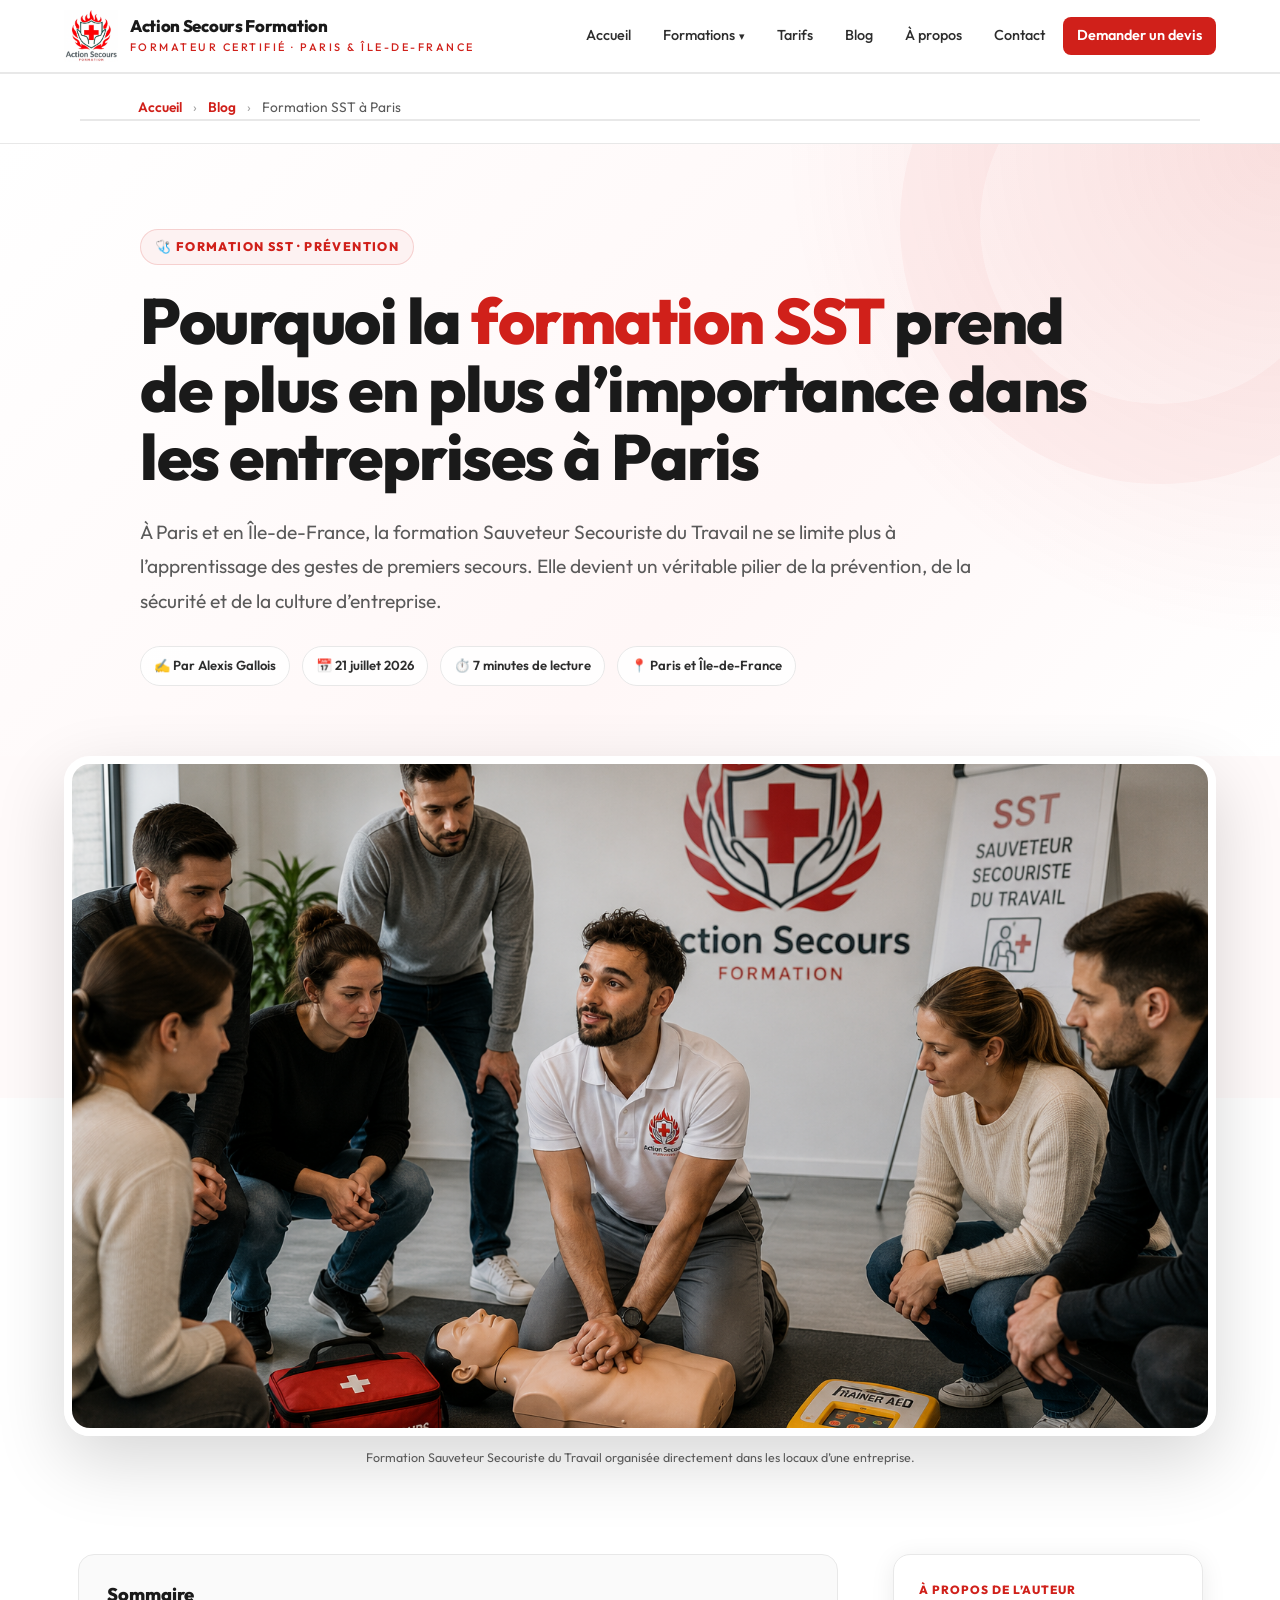
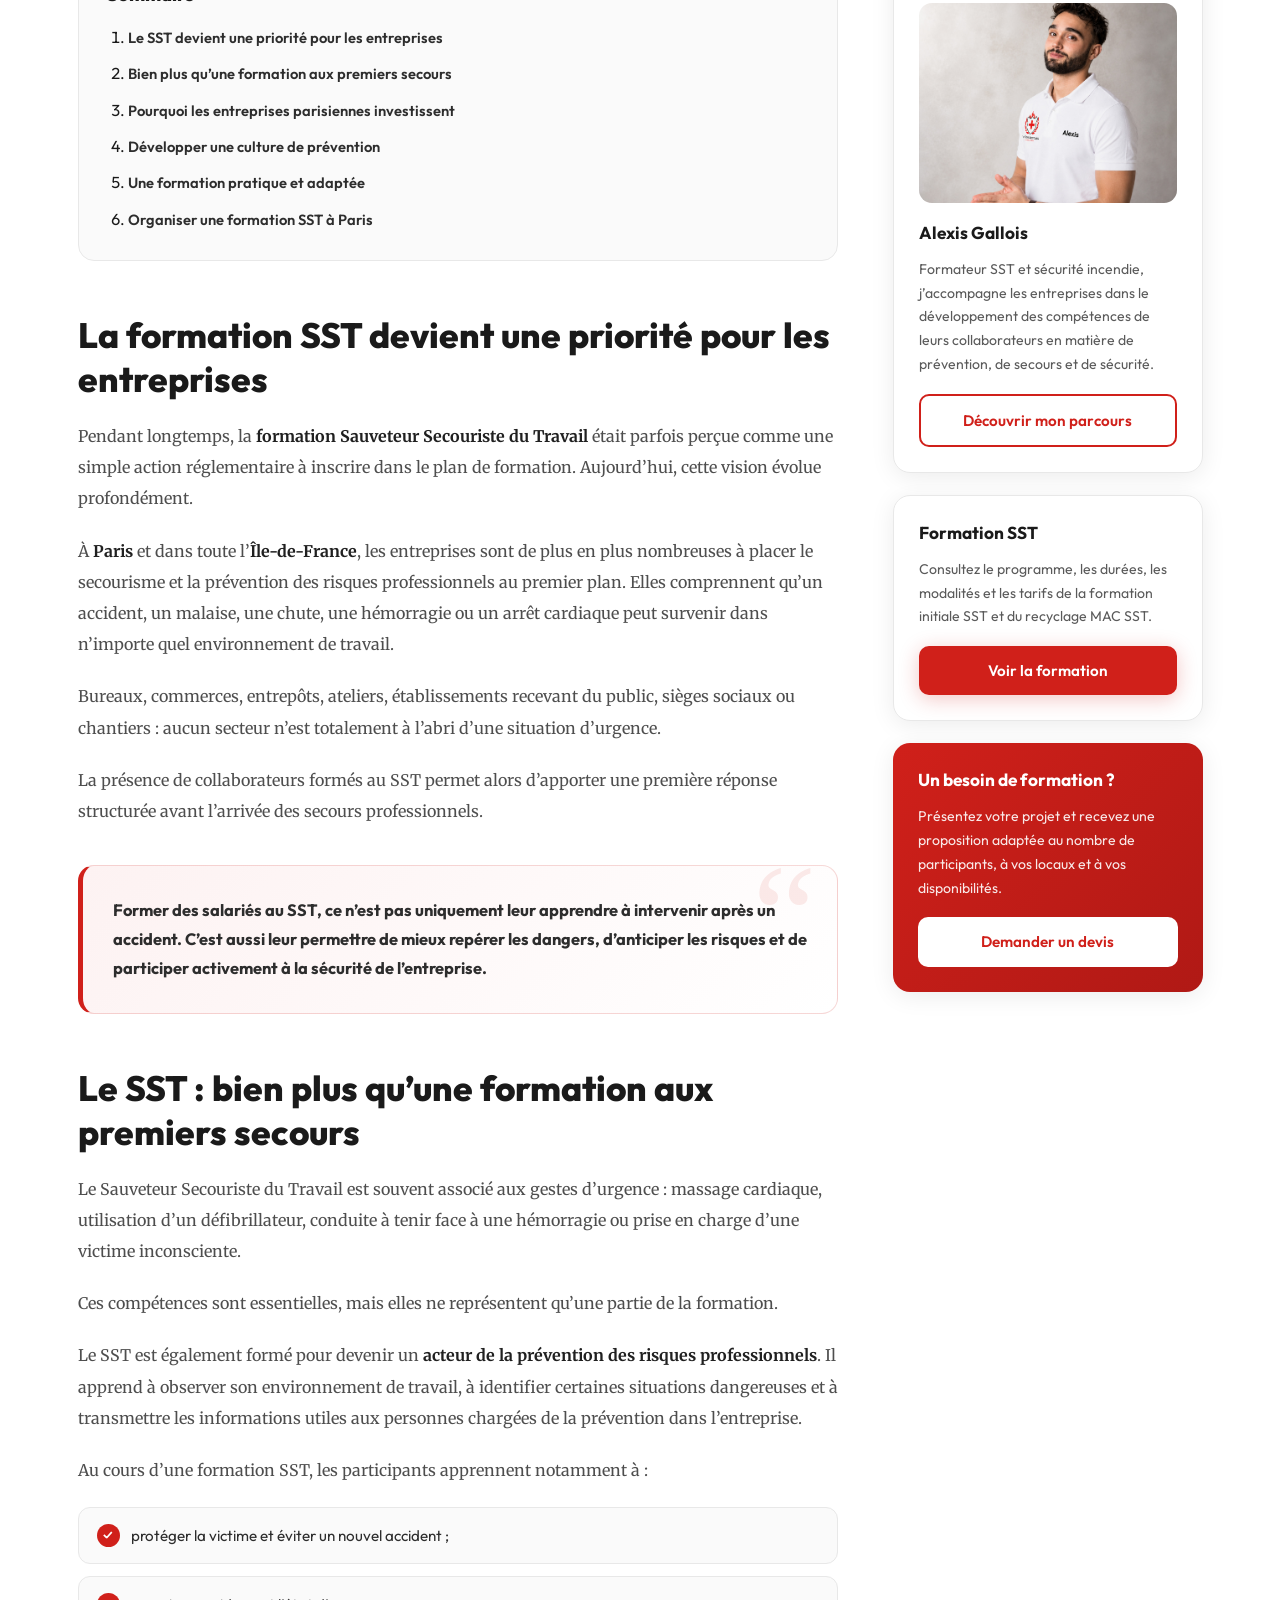
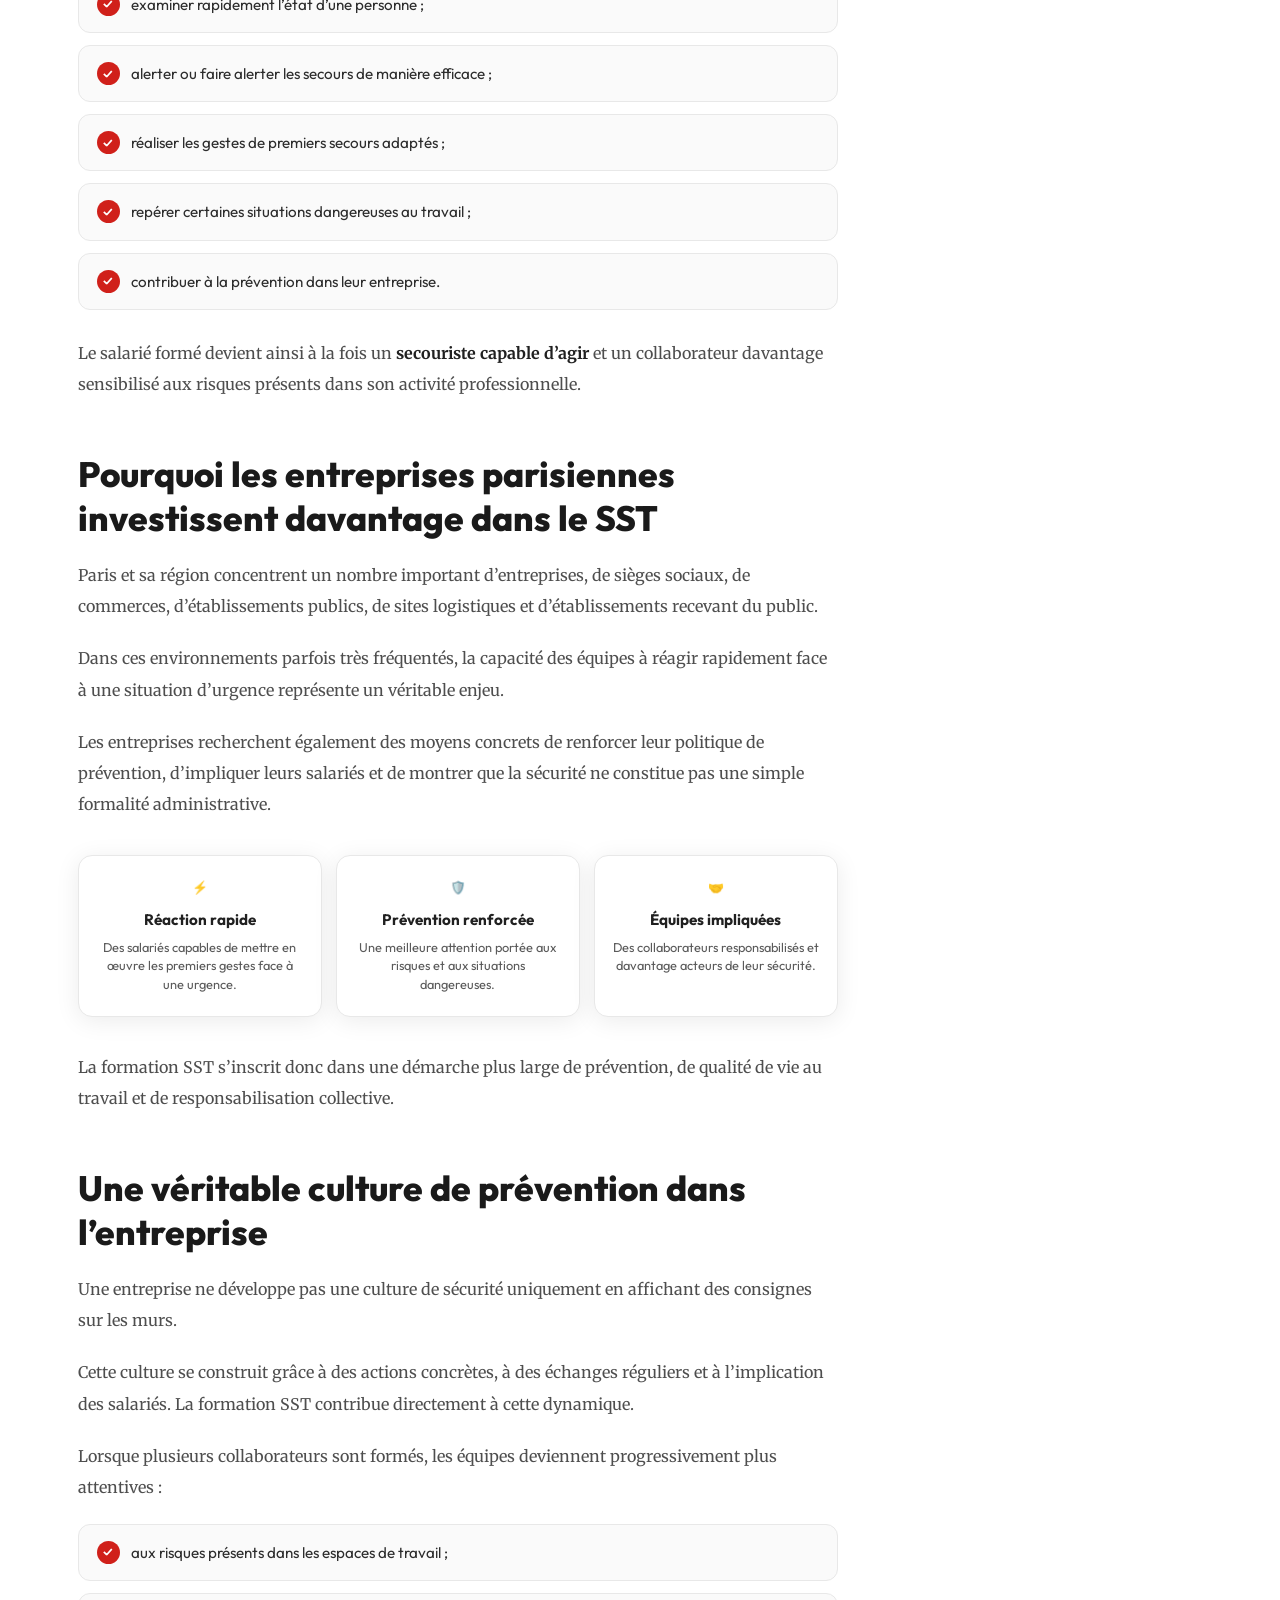
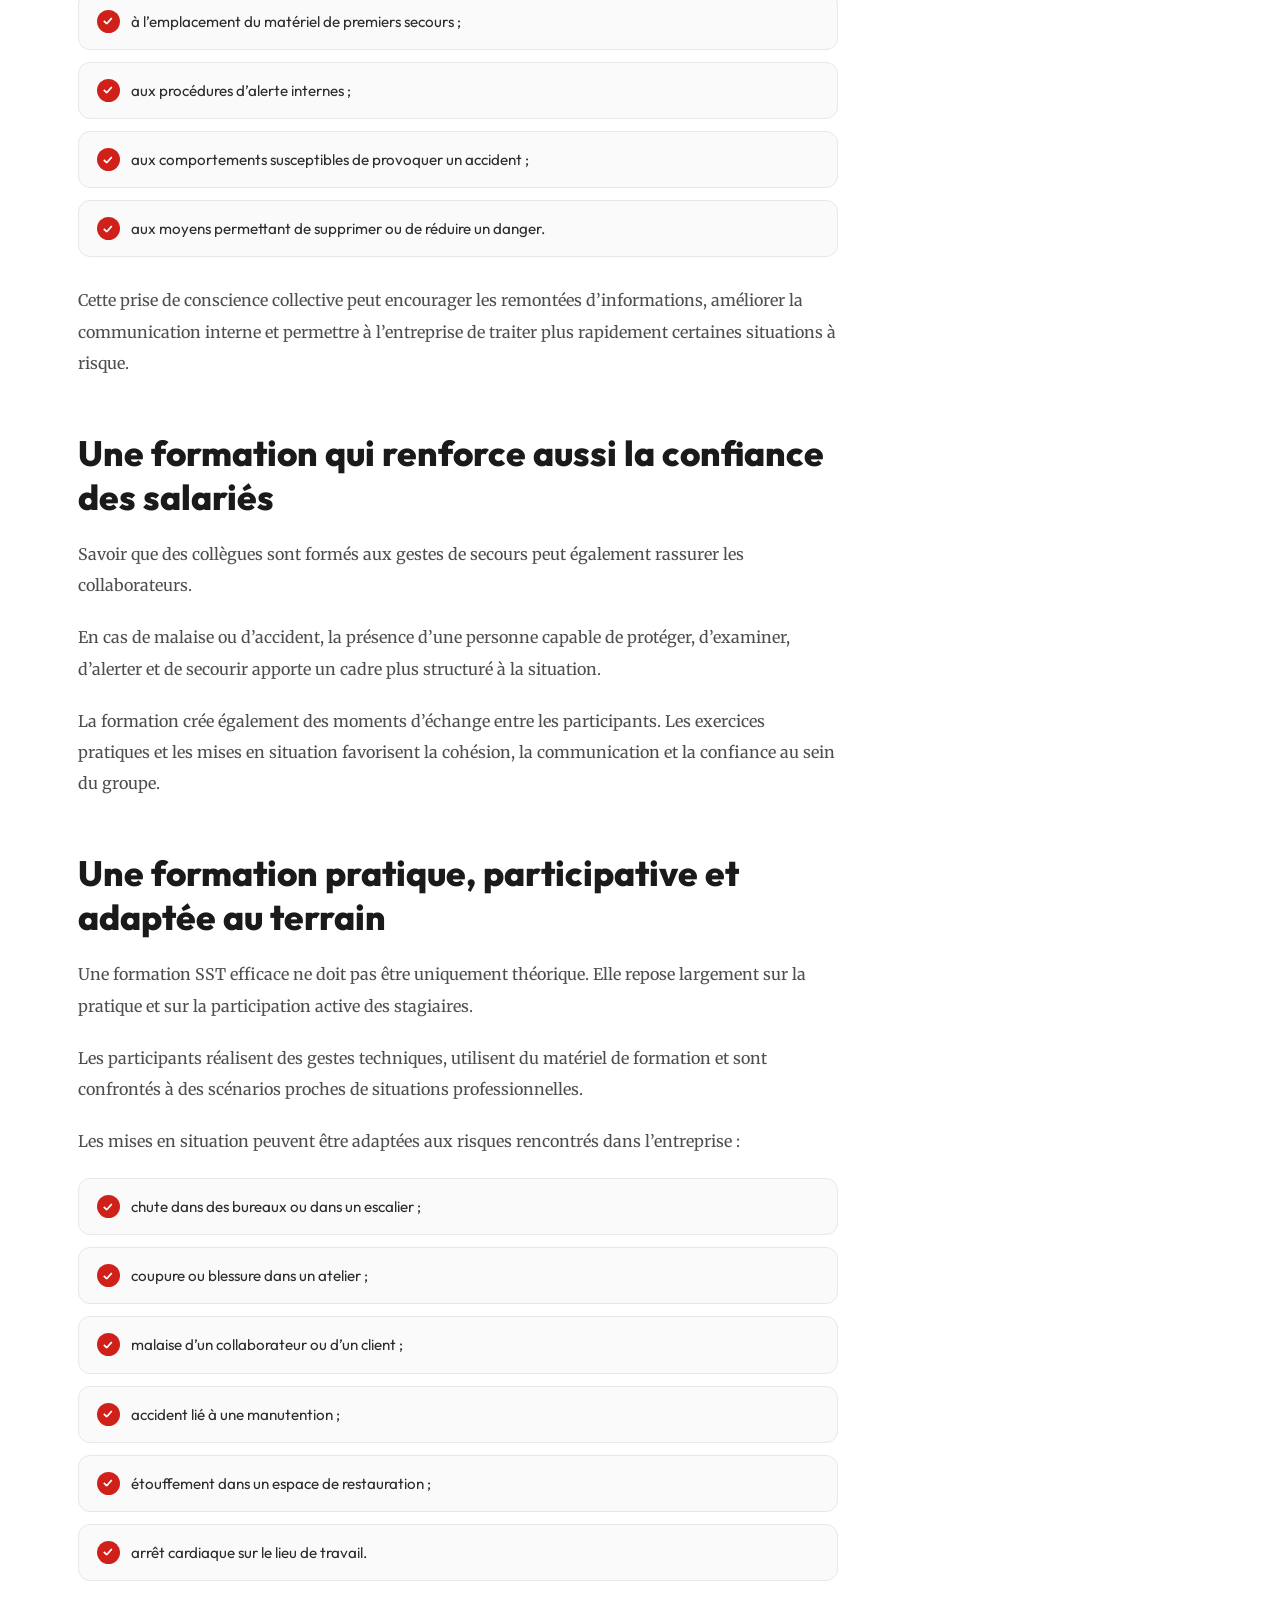
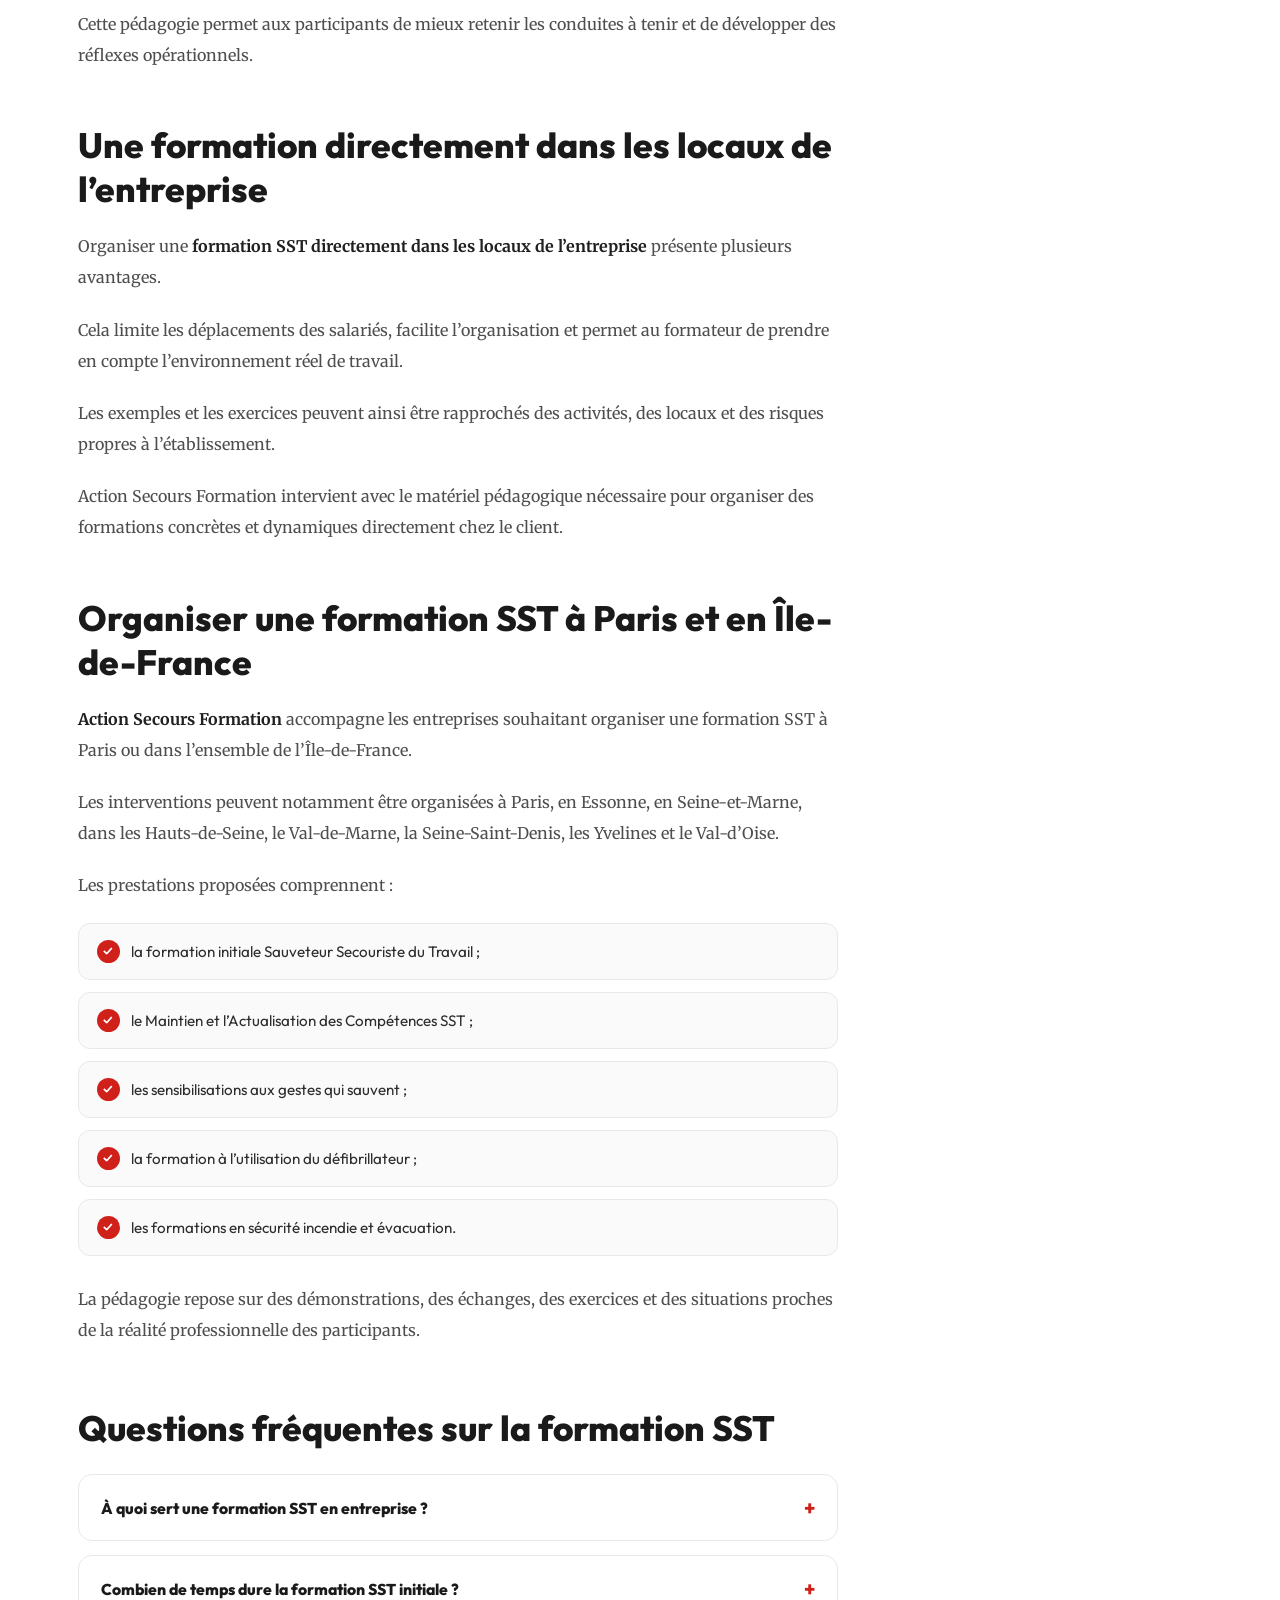
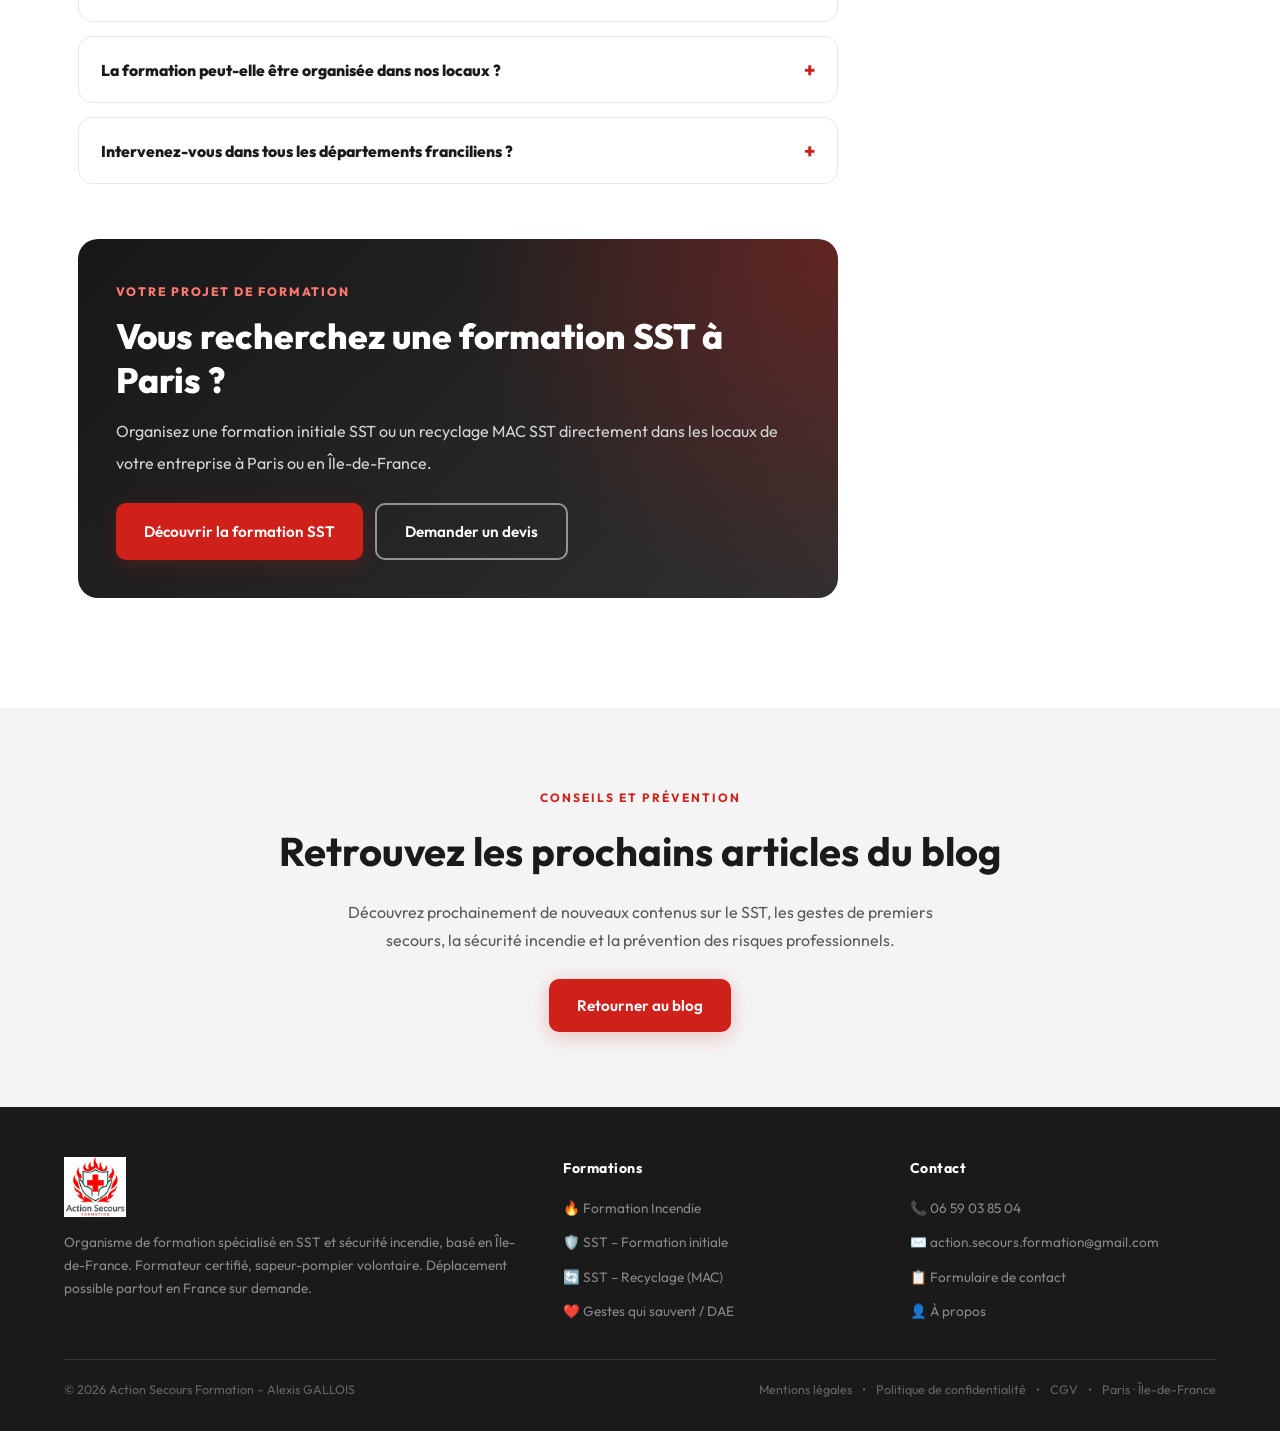
==== article-formation-sst-paris.html @ 002774b8 "Add files via upload" ====
<!DOCTYPE html>
<html lang="fr">

<head>

  <meta charset="UTF-8">

  <meta
    name="viewport"
    content="width=device-width, initial-scale=1.0"
  >

  <title>
    Formation SST à Paris : pourquoi les entreprises la placent au premier plan
  </title>

  <meta
    name="description"
    content="Découvrez pourquoi la formation SST devient une priorité pour les entreprises à Paris et en Île-de-France : secours, prévention, sécurité et culture d’entreprise."
  >

  <meta name="robots" content="index, follow">

  <link
    rel="canonical"
    href="https://asf-formation.com/article-formation-sst-paris.html"
  >

  <meta property="og:locale" content="fr_FR">

  <meta property="og:type" content="article">

  <meta
    property="og:title"
    content="Pourquoi la formation SST devient une priorité pour les entreprises à Paris"
  >

  <meta
    property="og:description"
    content="La formation SST est aujourd’hui bien plus qu’une formation aux premiers secours : elle contribue à la prévention et à la sécurité globale de l’entreprise."
  >

  <meta
    property="og:url"
    content="https://asf-formation.com/article-formation-sst-paris.html"
  >

  <meta
    property="og:image"
    content="https://asf-formation.com/formation-sst-paris-entreprise.png"
  >

  <meta
    property="og:image:alt"
    content="Formation SST organisée dans une entreprise à Paris"
  >

  <meta
    property="article:published_time"
    content="2026-07-21"
  >

  <meta
    property="article:modified_time"
    content="2026-07-21"
  >

  <meta
    property="article:author"
    content="Alexis Gallois"
  >

  <link
    rel="icon"
    type="image/png"
    href="logo.png"
  >

  <link
    rel="stylesheet"
    href="_shared.css"
  >

  <script type="application/ld+json">
  {
    "@context": "https://schema.org",
    "@graph": [
      {
        "@type": "Article",
        "@id": "https://asf-formation.com/article-formation-sst-paris.html#article",
        "headline": "Pourquoi la formation SST prend de plus en plus d’importance dans les entreprises à Paris",
        "description": "Découvrez pourquoi la formation SST devient une priorité pour les entreprises à Paris et en Île-de-France.",
        "image": [
          "https://asf-formation.com/formation-sst-paris-entreprise.png"
        ],
        "datePublished": "2026-07-21",
        "dateModified": "2026-07-21",
        "inLanguage": "fr-FR",
        "author": {
          "@type": "Person",
          "@id": "https://asf-formation.com/#alexis-gallois",
          "name": "Alexis Gallois",
          "jobTitle": "Formateur SST et sécurité incendie",
          "url": "https://asf-formation.com/#about"
        },
        "publisher": {
          "@type": "Organization",
          "@id": "https://asf-formation.com/#business",
          "name": "Action Secours Formation",
          "url": "https://asf-formation.com/",
          "logo": {
            "@type": "ImageObject",
            "url": "https://asf-formation.com/logo.png"
          }
        },
        "mainEntityOfPage": {
          "@type": "WebPage",
          "@id": "https://asf-formation.com/article-formation-sst-paris.html"
        },
        "about": [
          "Formation SST à Paris",
          "Sauveteur Secouriste du Travail",
          "Prévention des risques professionnels",
          "Secourisme en entreprise"
        ]
      },
      {
        "@type": "BreadcrumbList",
        "@id": "https://asf-formation.com/article-formation-sst-paris.html#breadcrumb",
        "itemListElement": [
          {
            "@type": "ListItem",
            "position": 1,
            "name": "Accueil",
            "item": "https://asf-formation.com/"
          },
          {
            "@type": "ListItem",
            "position": 2,
            "name": "Blog",
            "item": "https://asf-formation.com/blog.html"
          },
          {
            "@type": "ListItem",
            "position": 3,
            "name": "Pourquoi la formation SST devient une priorité à Paris",
            "item": "https://asf-formation.com/article-formation-sst-paris.html"
          }
        ]
      },
      {
        "@type": "FAQPage",
        "@id": "https://asf-formation.com/article-formation-sst-paris.html#faq",
        "mainEntity": [
          {
            "@type": "Question",
            "name": "À quoi sert une formation SST en entreprise ?",
            "acceptedAnswer": {
              "@type": "Answer",
              "text": "La formation SST permet aux salariés d’intervenir face à un accident du travail, de réaliser les gestes de premiers secours et de participer à la prévention des risques professionnels."
            }
          },
          {
            "@type": "Question",
            "name": "Combien de temps dure une formation SST initiale ?",
            "acceptedAnswer": {
              "@type": "Answer",
              "text": "Une formation initiale de Sauveteur Secouriste du Travail dure généralement 14 heures, organisées le plus souvent sur deux journées."
            }
          },
          {
            "@type": "Question",
            "name": "Action Secours Formation intervient-elle à Paris ?",
            "acceptedAnswer": {
              "@type": "Answer",
              "text": "Oui. Action Secours Formation intervient directement dans les locaux des entreprises à Paris et dans toute l’Île-de-France."
            }
          }
        ]
      }
    ]
  }
  </script>

  <style>

    /* FIL D’ARIANE */

    .article-breadcrumb-section {
      padding: 22px 5%;
      background: #ffffff;
      border-bottom: 1px solid var(--border);
    }

    .article-breadcrumb {
      max-width: 1120px;
      margin: 0 auto;
      color: var(--gris);
      font-size: 0.86rem;
    }

    .article-breadcrumb a {
      color: var(--rouge);
      font-weight: 600;
      text-decoration: none;
    }

    .article-breadcrumb a:hover {
      text-decoration: underline;
    }

    .article-breadcrumb span {
      margin: 0 8px;
      color: #a0a0a0;
    }


    /* EN-TÊTE */

    .article-hero {
      position: relative;
      overflow: hidden;
      padding: 85px 5% 70px;
      background:
        radial-gradient(
          circle at top right,
          rgba(208, 32, 26, 0.12),
          transparent 35%
        ),
        linear-gradient(
          135deg,
          #ffffff 0%,
          #fff7f7 60%,
          #ffffff 100%
        );
    }

    .article-hero::before {
      content: "";
      position: absolute;
      top: -180px;
      right: -140px;
      width: 520px;
      height: 520px;
      border: 80px solid rgba(208, 32, 26, 0.035);
      border-radius: 50%;
      pointer-events: none;
    }

    .article-hero-inner {
      position: relative;
      z-index: 1;
      max-width: 1000px;
      margin: 0 auto;
    }

    .article-category {
      display: inline-flex;
      align-items: center;
      gap: 8px;
      margin-bottom: 22px;
      padding: 7px 14px;
      color: var(--rouge);
      background: var(--rouge-light);
      border: 1px solid rgba(208, 32, 26, 0.16);
      border-radius: 50px;
      font-size: 0.78rem;
      font-weight: 800;
      letter-spacing: 1.4px;
      text-transform: uppercase;
    }

    .article-hero h1 {
      max-width: 960px;
      margin-bottom: 24px;
      color: var(--noir);
      font-size: clamp(2.35rem, 5vw, 4.5rem);
      font-weight: 800;
      letter-spacing: -1.5px;
      line-height: 1.06;
    }

    .article-hero h1 em {
      color: var(--rouge);
      font-style: normal;
    }

    .article-lead {
      max-width: 850px;
      margin-bottom: 28px;
      color: var(--gris);
      font-size: clamp(1.04rem, 2vw, 1.2rem);
      line-height: 1.8;
    }

    .article-information {
      display: flex;
      flex-wrap: wrap;
      gap: 12px;
    }

    .article-information span {
      display: inline-flex;
      align-items: center;
      gap: 7px;
      padding: 8px 13px;
      color: var(--gris-fonce);
      background: rgba(255, 255, 255, 0.82);
      border: 1px solid var(--border);
      border-radius: 50px;
      font-size: 0.82rem;
      font-weight: 600;
    }


    /* IMAGE PRINCIPALE */

    .article-cover-section {
      padding: 0 5%;
      background:
        linear-gradient(
          to bottom,
          #fffafa 0%,
          #fffafa 48%,
          #ffffff 48%,
          #ffffff 100%
        );
    }

    .article-cover {
      position: relative;
      max-width: 1180px;
      margin: 0 auto;
    }

    .article-cover img {
      width: 100%;
      max-height: 680px;
      display: block;
      object-fit: cover;
      border: 8px solid #ffffff;
      border-radius: 26px;
      box-shadow: 0 25px 70px rgba(0, 0, 0, 0.16);
    }

    .article-cover-caption {
      margin-top: 12px;
      color: var(--gris);
      font-size: 0.78rem;
      text-align: center;
    }


    /* CONTENU */

    .article-main {
      padding: 85px 5% 110px;
      background: #ffffff;
    }

    .article-container {
      display: grid;
      grid-template-columns: minmax(0, 760px) 310px;
      justify-content: center;
      gap: 55px;
      max-width: 1180px;
      margin: 0 auto;
    }

    .article-content {
      min-width: 0;
    }

    .article-content h2 {
      margin: 52px 0 20px;
      color: var(--noir);
      font-size: clamp(1.55rem, 3vw, 2.2rem);
      font-weight: 800;
      line-height: 1.25;
    }

    .article-content h2:first-child {
      margin-top: 0;
    }

    .article-content h3 {
      margin: 32px 0 15px;
      color: var(--noir);
      font-size: 1.25rem;
      font-weight: 800;
      line-height: 1.35;
    }

    .article-content p {
      margin-bottom: 21px;
      color: #4e4e4e;
      font-family: "Merriweather", serif;
      font-size: 1rem;
      line-height: 1.95;
    }

    .article-content strong {
      color: #202020;
    }

    .article-content a:not(.btn) {
      color: var(--rouge);
      font-weight: 700;
      text-decoration: underline;
      text-underline-offset: 3px;
    }

    .article-list {
      display: grid;
      gap: 12px;
      margin: 5px 0 28px;
      list-style: none;
    }

    .article-list li {
      position: relative;
      padding: 15px 18px 15px 52px;
      color: var(--gris-fonce);
      background: #fafafa;
      border: 1px solid var(--border);
      border-radius: 12px;
      font-size: 0.95rem;
      line-height: 1.65;
    }

    .article-list li::before {
      content: "✓";
      position: absolute;
      top: 16px;
      left: 18px;
      width: 23px;
      height: 23px;
      display: flex;
      justify-content: center;
      align-items: center;
      color: #ffffff;
      background: var(--rouge);
      border-radius: 50%;
      font-size: 0.7rem;
      font-weight: 800;
    }


    /* SOMMAIRE */

    .article-summary {
  position: static !important;
  top: auto !important;
  z-index: auto !important;

  width: 100%;
  margin: 0 0 42px;
  padding: 28px;

  background: #fafafa;
  border: 1px solid var(--border);
  border-radius: 16px;
}

    .article-summary h2 {
      margin: 0 0 18px;
      font-size: 1.15rem;
    }

    .article-summary ol {
      display: grid;
      gap: 10px;
      padding-left: 21px;
    }

    .article-summary a {
      color: var(--gris-fonce) !important;
      font-family: "Outfit", sans-serif;
      font-size: 0.92rem;
      font-weight: 600 !important;
      text-decoration: none !important;
    }

    .article-summary a:hover {
      color: var(--rouge) !important;
    }


    /* ENCADRÉ */

    .article-highlight {
      position: relative;
      margin: 38px 0;
      padding: 30px;
      overflow: hidden;
      background:
        linear-gradient(
          135deg,
          var(--rouge-light),
          #ffffff
        );
      border: 1px solid rgba(208, 32, 26, 0.17);
      border-left: 5px solid var(--rouge);
      border-radius: 16px;
    }

    .article-highlight::before {
      content: "“";
      position: absolute;
      top: -22px;
      right: 20px;
      color: rgba(208, 32, 26, 0.09);
      font-family: Georgia, serif;
      font-size: 9rem;
      line-height: 1;
    }

    .article-highlight p {
      position: relative;
      z-index: 1;
      margin: 0;
      color: var(--gris-fonce);
      font-family: "Outfit", sans-serif;
      font-size: 1.03rem;
      font-weight: 700;
      line-height: 1.75;
    }


    /* BLOC CHIFFRES */

    .article-benefits {
      display: grid;
      grid-template-columns: repeat(3, 1fr);
      gap: 14px;
      margin: 35px 0;
    }

    .article-benefit {
      padding: 22px 18px;
      text-align: center;
      background: #ffffff;
      border: 1px solid var(--border);
      border-radius: 14px;
      box-shadow: var(--shadow);
    }

    .article-benefit-icon {
      display: block;
      margin-bottom: 10px;
      font-size: 1.8rem;
    }

    .article-benefit strong {
      display: block;
      margin-bottom: 6px;
      font-family: "Outfit", sans-serif;
      font-size: 0.95rem;
    }

    .article-benefit span {
      display: block;
      color: var(--gris);
      font-size: 0.8rem;
      line-height: 1.45;
    }


    /* FAQ */

    .article-faq {
      margin-top: 60px;
    }

    .article-faq-title {
      margin-bottom: 24px !important;
    }

    .faq-item {
      margin-bottom: 14px;
      overflow: hidden;
      background: #ffffff;
      border: 1px solid var(--border);
      border-radius: 14px;
    }

    .faq-question {
      width: 100%;
      display: flex;
      justify-content: space-between;
      gap: 18px;
      align-items: center;
      padding: 20px 22px;
      color: var(--noir);
      background: transparent;
      border: none;
      font-family: "Outfit", sans-serif;
      font-size: 0.98rem;
      font-weight: 800;
      text-align: left;
      cursor: pointer;
    }

    .faq-question span {
      color: var(--rouge);
      font-size: 1.25rem;
      transition: transform 0.2s ease;
    }

    .faq-item.open .faq-question span {
      transform: rotate(45deg);
    }

    .faq-answer {
      display: none;
      padding: 0 22px 22px;
    }

    .faq-item.open .faq-answer {
      display: block;
    }

    .faq-answer p {
      margin: 0;
      font-family: "Outfit", sans-serif;
      font-size: 0.92rem;
      line-height: 1.75;
    }


    /* CTA PRINCIPAL */

    .article-cta {
      margin-top: 55px;
      padding: 38px;
      color: #ffffff;
      background:
        radial-gradient(
          circle at top right,
          rgba(208, 32, 26, 0.35),
          transparent 45%
        ),
        linear-gradient(
          135deg,
          #171717,
          #303030
        );
      border-radius: 20px;
    }

    .article-cta-label {
      display: inline-block;
      margin-bottom: 12px;
      color: #ff7771;
      font-size: 0.76rem;
      font-weight: 800;
      letter-spacing: 1.8px;
      text-transform: uppercase;
    }

    .article-cta h2 {
      margin: 0 0 14px;
      color: #ffffff;
    }

    .article-cta p {
      margin-bottom: 24px;
      color: #d5d5d5;
      font-family: "Outfit", sans-serif;
    }

    .article-cta-buttons {
      display: flex;
      flex-wrap: wrap;
      gap: 12px;
    }


    /* COLONNE DE DROITE */

    .article-sidebar {
      align-self: start;
      position: sticky;
      top: 100px;
    }

    .sidebar-card {
      margin-bottom: 22px;
      padding: 25px;
      background: #ffffff;
      border: 1px solid var(--border);
      border-radius: 17px;
      box-shadow: var(--shadow);
    }

    .sidebar-card h2,
    .sidebar-card h3 {
      margin: 0 0 13px;
      color: var(--noir);
      font-size: 1.08rem;
      line-height: 1.35;
    }

    .sidebar-card p {
      margin-bottom: 17px;
      color: var(--gris);
      font-size: 0.88rem;
      line-height: 1.7;
    }

    .sidebar-card .btn {
      width: 100%;
      justify-content: center;
      padding: 12px 16px;
      text-align: center;
    }

    .sidebar-author-image {
      width: 100%;
      height: 200px;
      display: block;
      margin-bottom: 18px;
      object-fit: cover;
      object-position: center 18%;
      border-radius: 13px;
    }

    .sidebar-author-title {
      display: block;
      margin-bottom: 4px;
      color: var(--rouge);
      font-size: 0.74rem;
      font-weight: 800;
      letter-spacing: 1px;
      text-transform: uppercase;
    }

    .sidebar-contact {
      color: #ffffff;
      background:
        linear-gradient(
          135deg,
          var(--rouge),
          var(--rouge-hover)
        );
      border: none;
    }

    .sidebar-contact h3,
    .sidebar-contact p {
      color: #ffffff;
    }

    .sidebar-contact p {
      opacity: 0.9;
    }

    .sidebar-contact .btn {
      color: var(--rouge);
      background: #ffffff;
    }


    /* ARTICLE SUIVANT */

    .article-back-blog {
      padding: 75px 5%;
      background: var(--gris-clair);
    }

    .article-back-blog-inner {
      max-width: 900px;
      margin: 0 auto;
      text-align: center;
    }

    .article-back-blog h2 {
      margin-bottom: 14px;
      font-size: clamp(1.7rem, 4vw, 2.5rem);
    }

    .article-back-blog p {
      max-width: 640px;
      margin: 0 auto 25px;
      color: var(--gris);
      line-height: 1.75;
    }


    /* RESPONSIVE */

    @media (max-width: 950px) {

      .article-container {
        grid-template-columns: 1fr;
      }

      .article-content {
        max-width: 780px;
        margin: 0 auto;
      }

      .article-sidebar {
        position: static;
        display: grid;
        grid-template-columns: 1fr 1fr;
        gap: 20px;
        max-width: 780px;
        margin: 0 auto;
      }

      .sidebar-card {
        margin-bottom: 0;
      }

    }

    @media (max-width: 680px) {

      .article-hero {
        padding: 65px 5% 55px;
      }

      .article-cover img {
        min-height: 300px;
        border-width: 5px;
        border-radius: 18px;
      }

      .article-main {
        padding-top: 60px;
      }

      .article-benefits {
        grid-template-columns: 1fr;
      }

      .article-sidebar {
        grid-template-columns: 1fr;
      }

      .article-cta {
        padding: 29px 23px;
      }

      .article-cta-buttons .btn {
        width: 100%;
        justify-content: center;
      }

    }

  </style>

</head>

<body>

  <main>

    <!-- FIL D’ARIANE -->

    <section class="article-breadcrumb-section">

      <nav
        class="article-breadcrumb"
        aria-label="Fil d’Ariane"
      >

        <a href="index.html">
          Accueil
        </a>

        <span aria-hidden="true">›</span>

        <a href="blog.html">
          Blog
        </a>

        <span aria-hidden="true">›</span>

        Formation SST à Paris

      </nav>

    </section>


    <!-- EN-TÊTE DE L’ARTICLE -->

    <header class="article-hero">

      <div class="article-hero-inner">

        <span class="article-category">
          🩺 Formation SST · Prévention
        </span>

        <h1>
          Pourquoi la <em>formation SST</em> prend de plus en plus
          d’importance dans les entreprises à Paris
        </h1>

        <p class="article-lead">
          À Paris et en Île-de-France, la formation Sauveteur
          Secouriste du Travail ne se limite plus à l’apprentissage
          des gestes de premiers secours. Elle devient un véritable
          pilier de la prévention, de la sécurité et de la culture
          d’entreprise.
        </p>

        <div class="article-information">

          <span>
            ✍️ Par Alexis Gallois
          </span>

          <span>
            📅 21 juillet 2026
          </span>

          <span>
            ⏱️ 7 minutes de lecture
          </span>

          <span>
            📍 Paris et Île-de-France
          </span>

        </div>

      </div>

    </header>


    <!-- IMAGE DE L’ARTICLE -->

    <section class="article-cover-section">

      <figure class="article-cover">

        <img
          src="formation-sst-paris-entreprise.png"
          alt="Alexis Gallois animant une formation SST à Paris devant plusieurs stagiaires"
          width="1536"
          height="1024"
          loading="eager"
        >

        <figcaption class="article-cover-caption">
          Formation Sauveteur Secouriste du Travail organisée
          directement dans les locaux d’une entreprise.
        </figcaption>

      </figure>

    </section>


    <!-- CONTENU PRINCIPAL -->

    <section class="article-main">

      <div class="article-container">

        <article class="article-content">

          <!-- SOMMAIRE -->

          <nav
            class="article-summary"
            aria-label="Sommaire de l’article"
          >

            <h2>Sommaire</h2>

            <ol>

              <li>
                <a href="#priorite">
                  Le SST devient une priorité pour les entreprises
                </a>
              </li>

              <li>
                <a href="#plus-que-secours">
                  Bien plus qu’une formation aux premiers secours
                </a>
              </li>

              <li>
                <a href="#paris">
                  Pourquoi les entreprises parisiennes investissent
                </a>
              </li>

              <li>
                <a href="#culture-prevention">
                  Développer une culture de prévention
                </a>
              </li>

              <li>
                <a href="#formation-pratique">
                  Une formation pratique et adaptée
                </a>
              </li>

              <li>
                <a href="#organiser">
                  Organiser une formation SST à Paris
                </a>
              </li>

            </ol>

          </nav>


          <h2 id="priorite">
            La formation SST devient une priorité pour les entreprises
          </h2>

          <p>
            Pendant longtemps, la
            <strong>formation Sauveteur Secouriste du Travail</strong>
            était parfois perçue comme une simple action réglementaire
            à inscrire dans le plan de formation. Aujourd’hui, cette
            vision évolue profondément.
          </p>

          <p>
            À <strong>Paris</strong> et dans toute
            l’<strong>Île-de-France</strong>, les entreprises sont de
            plus en plus nombreuses à placer le secourisme et la
            prévention des risques professionnels au premier plan.
            Elles comprennent qu’un accident, un malaise, une chute,
            une hémorragie ou un arrêt cardiaque peut survenir dans
            n’importe quel environnement de travail.
          </p>

          <p>
            Bureaux, commerces, entrepôts, ateliers, établissements
            recevant du public, sièges sociaux ou chantiers : aucun
            secteur n’est totalement à l’abri d’une situation d’urgence.
          </p>

          <p>
            La présence de collaborateurs formés au SST permet alors
            d’apporter une première réponse structurée avant l’arrivée
            des secours professionnels.
          </p>


          <div class="article-highlight">

            <p>
              Former des salariés au SST, ce n’est pas uniquement
              leur apprendre à intervenir après un accident.
              C’est aussi leur permettre de mieux repérer les dangers,
              d’anticiper les risques et de participer activement à
              la sécurité de l’entreprise.
            </p>

          </div>


          <h2 id="plus-que-secours">
            Le SST : bien plus qu’une formation aux premiers secours
          </h2>

          <p>
            Le Sauveteur Secouriste du Travail est souvent associé
            aux gestes d’urgence : massage cardiaque, utilisation
            d’un défibrillateur, conduite à tenir face à une
            hémorragie ou prise en charge d’une victime inconsciente.
          </p>

          <p>
            Ces compétences sont essentielles, mais elles ne
            représentent qu’une partie de la formation.
          </p>

          <p>
            Le SST est également formé pour devenir un
            <strong>acteur de la prévention des risques professionnels</strong>.
            Il apprend à observer son environnement de travail,
            à identifier certaines situations dangereuses et à
            transmettre les informations utiles aux personnes
            chargées de la prévention dans l’entreprise.
          </p>

          <p>
            Au cours d’une formation SST, les participants apprennent
            notamment à :
          </p>

          <ul class="article-list">

            <li>
              protéger la victime et éviter un nouvel accident ;
            </li>

            <li>
              examiner rapidement l’état d’une personne ;
            </li>

            <li>
              alerter ou faire alerter les secours de manière efficace ;
            </li>

            <li>
              réaliser les gestes de premiers secours adaptés ;
            </li>

            <li>
              repérer certaines situations dangereuses au travail ;
            </li>

            <li>
              contribuer à la prévention dans leur entreprise.
            </li>

          </ul>

          <p>
            Le salarié formé devient ainsi à la fois un
            <strong>secouriste capable d’agir</strong> et un
            collaborateur davantage sensibilisé aux risques présents
            dans son activité professionnelle.
          </p>


          <h2 id="paris">
            Pourquoi les entreprises parisiennes investissent davantage
            dans le SST
          </h2>

          <p>
            Paris et sa région concentrent un nombre important
            d’entreprises, de sièges sociaux, de commerces,
            d’établissements publics, de sites logistiques et
            d’établissements recevant du public.
          </p>

          <p>
            Dans ces environnements parfois très fréquentés, la
            capacité des équipes à réagir rapidement face à une
            situation d’urgence représente un véritable enjeu.
          </p>

          <p>
            Les entreprises recherchent également des moyens concrets
            de renforcer leur politique de prévention, d’impliquer
            leurs salariés et de montrer que la sécurité ne constitue
            pas une simple formalité administrative.
          </p>


          <div class="article-benefits">

            <div class="article-benefit">

              <span class="article-benefit-icon">
                ⚡
              </span>

              <strong>
                Réaction rapide
              </strong>

              <span>
                Des salariés capables de mettre en œuvre les premiers
                gestes face à une urgence.
              </span>

            </div>

            <div class="article-benefit">

              <span class="article-benefit-icon">
                🛡️
              </span>

              <strong>
                Prévention renforcée
              </strong>

              <span>
                Une meilleure attention portée aux risques et aux
                situations dangereuses.
              </span>

            </div>

            <div class="article-benefit">

              <span class="article-benefit-icon">
                🤝
              </span>

              <strong>
                Équipes impliquées
              </strong>

              <span>
                Des collaborateurs responsabilisés et davantage
                acteurs de leur sécurité.
              </span>

            </div>

          </div>


          <p>
            La formation SST s’inscrit donc dans une démarche plus
            large de prévention, de qualité de vie au travail et de
            responsabilisation collective.
          </p>


          <h2 id="culture-prevention">
            Une véritable culture de prévention dans l’entreprise
          </h2>

          <p>
            Une entreprise ne développe pas une culture de sécurité
            uniquement en affichant des consignes sur les murs.
          </p>

          <p>
            Cette culture se construit grâce à des actions concrètes,
            à des échanges réguliers et à l’implication des salariés.
            La formation SST contribue directement à cette dynamique.
          </p>

          <p>
            Lorsque plusieurs collaborateurs sont formés, les équipes
            deviennent progressivement plus attentives :
          </p>

          <ul class="article-list">

            <li>
              aux risques présents dans les espaces de travail ;
            </li>

            <li>
              à l’emplacement du matériel de premiers secours ;
            </li>

            <li>
              aux procédures d’alerte internes ;
            </li>

            <li>
              aux comportements susceptibles de provoquer un accident ;
            </li>

            <li>
              aux moyens permettant de supprimer ou de réduire un danger.
            </li>

          </ul>

          <p>
            Cette prise de conscience collective peut encourager
            les remontées d’informations, améliorer la communication
            interne et permettre à l’entreprise de traiter plus
            rapidement certaines situations à risque.
          </p>


          <h2>
            Une formation qui renforce aussi la confiance des salariés
          </h2>

          <p>
            Savoir que des collègues sont formés aux gestes de secours
            peut également rassurer les collaborateurs.
          </p>

          <p>
            En cas de malaise ou d’accident, la présence d’une personne
            capable de protéger, d’examiner, d’alerter et de secourir
            apporte un cadre plus structuré à la situation.
          </p>

          <p>
            La formation crée également des moments d’échange entre
            les participants. Les exercices pratiques et les mises en
            situation favorisent la cohésion, la communication et la
            confiance au sein du groupe.
          </p>


          <h2 id="formation-pratique">
            Une formation pratique, participative et adaptée au terrain
          </h2>

          <p>
            Une formation SST efficace ne doit pas être uniquement
            théorique. Elle repose largement sur la pratique et sur
            la participation active des stagiaires.
          </p>

          <p>
            Les participants réalisent des gestes techniques,
            utilisent du matériel de formation et sont confrontés
            à des scénarios proches de situations professionnelles.
          </p>

          <p>
            Les mises en situation peuvent être adaptées aux risques
            rencontrés dans l’entreprise :
          </p>

          <ul class="article-list">

            <li>
              chute dans des bureaux ou dans un escalier ;
            </li>

            <li>
              coupure ou blessure dans un atelier ;
            </li>

            <li>
              malaise d’un collaborateur ou d’un client ;
            </li>

            <li>
              accident lié à une manutention ;
            </li>

            <li>
              étouffement dans un espace de restauration ;
            </li>

            <li>
              arrêt cardiaque sur le lieu de travail.
            </li>

          </ul>

          <p>
            Cette pédagogie permet aux participants de mieux retenir
            les conduites à tenir et de développer des réflexes
            opérationnels.
          </p>


          <h2>
            Une formation directement dans les locaux de l’entreprise
          </h2>

          <p>
            Organiser une
            <strong>formation SST directement dans les locaux de
            l’entreprise</strong> présente plusieurs avantages.
          </p>

          <p>
            Cela limite les déplacements des salariés, facilite
            l’organisation et permet au formateur de prendre en
            compte l’environnement réel de travail.
          </p>

          <p>
            Les exemples et les exercices peuvent ainsi être rapprochés
            des activités, des locaux et des risques propres à
            l’établissement.
          </p>

          <p>
            Action Secours Formation intervient avec le matériel
            pédagogique nécessaire pour organiser des formations
            concrètes et dynamiques directement chez le client.
          </p>


          <h2 id="organiser">
            Organiser une formation SST à Paris et en Île-de-France
          </h2>

          <p>
            <strong>Action Secours Formation</strong> accompagne les
            entreprises souhaitant organiser une formation SST à
            Paris ou dans l’ensemble de l’Île-de-France.
          </p>

          <p>
            Les interventions peuvent notamment être organisées à
            Paris, en Essonne, en Seine-et-Marne, dans les
            Hauts-de-Seine, le Val-de-Marne, la Seine-Saint-Denis,
            les Yvelines et le Val-d’Oise.
          </p>

          <p>
            Les prestations proposées comprennent :
          </p>

          <ul class="article-list">

            <li>
              la formation initiale Sauveteur Secouriste du Travail ;
            </li>

            <li>
              le Maintien et l’Actualisation des Compétences SST ;
            </li>

            <li>
              les sensibilisations aux gestes qui sauvent ;
            </li>

            <li>
              la formation à l’utilisation du défibrillateur ;
            </li>

            <li>
              les formations en sécurité incendie et évacuation.
            </li>

          </ul>

          <p>
            La pédagogie repose sur des démonstrations, des échanges,
            des exercices et des situations proches de la réalité
            professionnelle des participants.
          </p>


          <!-- FAQ -->

          <section
            class="article-faq"
            id="faq"
          >

            <h2 class="article-faq-title">
              Questions fréquentes sur la formation SST
            </h2>

            <div class="faq-item">

              <button
                type="button"
                class="faq-question"
                aria-expanded="false"
              >

                À quoi sert une formation SST en entreprise ?

                <span aria-hidden="true">
                  +
                </span>

              </button>

              <div class="faq-answer">

                <p>
                  Elle permet aux salariés d’intervenir face à un
                  accident du travail, d’alerter correctement les
                  secours, de réaliser les premiers gestes adaptés
                  et de participer à la prévention des risques
                  professionnels.
                </p>

              </div>

            </div>

            <div class="faq-item">

              <button
                type="button"
                class="faq-question"
                aria-expanded="false"
              >

                Combien de temps dure la formation SST initiale ?

                <span aria-hidden="true">
                  +
                </span>

              </button>

              <div class="faq-answer">

                <p>
                  La formation initiale SST dure généralement
                  14 heures. Elle est le plus souvent organisée
                  sur deux journées de formation.
                </p>

              </div>

            </div>

            <div class="faq-item">

              <button
                type="button"
                class="faq-question"
                aria-expanded="false"
              >

                La formation peut-elle être organisée dans nos locaux ?

                <span aria-hidden="true">
                  +
                </span>

              </button>

              <div class="faq-answer">

                <p>
                  Oui. Action Secours Formation intervient directement
                  dans les locaux des entreprises avec le matériel
                  pédagogique nécessaire à la réalisation des exercices.
                </p>

              </div>

            </div>

            <div class="faq-item">

              <button
                type="button"
                class="faq-question"
                aria-expanded="false"
              >

                Intervenez-vous dans tous les départements franciliens ?

                <span aria-hidden="true">
                  +
                </span>

              </button>

              <div class="faq-answer">

                <p>
                  Oui. Les interventions sont possibles à Paris et
                  dans toute l’Île-de-France, notamment en Essonne,
                  Seine-et-Marne, Hauts-de-Seine, Val-de-Marne,
                  Seine-Saint-Denis, Yvelines et Val-d’Oise.
                </p>

              </div>

            </div>

          </section>


          <!-- CTA -->

          <section class="article-cta">

            <span class="article-cta-label">
              Votre projet de formation
            </span>

            <h2>
              Vous recherchez une formation SST à Paris ?
            </h2>

            <p>
              Organisez une formation initiale SST ou un recyclage
              MAC SST directement dans les locaux de votre entreprise
              à Paris ou en Île-de-France.
            </p>

            <div class="article-cta-buttons">

              <a
                href="formation-sst.html"
                class="btn btn-primary"
              >
                Découvrir la formation SST
              </a>

              <a
                href="index.html#contact"
                class="btn btn-outline-white"
              >
                Demander un devis
              </a>

            </div>

          </section>

        </article>


        <!-- COLONNE LATÉRALE -->

        <aside class="article-sidebar">

          <section class="sidebar-card">

            <span class="sidebar-author-title">
              À propos de l’auteur
            </span>

            <img
              src="votre-photo.jpg"
              alt="Alexis Gallois, formateur SST à Paris et en Île-de-France"
              class="sidebar-author-image"
              loading="lazy"
            >

            <h2>
              Alexis Gallois
            </h2>

            <p>
              Formateur SST et sécurité incendie, j’accompagne les
              entreprises dans le développement des compétences de
              leurs collaborateurs en matière de prévention,
              de secours et de sécurité.
            </p>

            <a
              href="index.html#about"
              class="btn btn-secondary"
            >
              Découvrir mon parcours
            </a>

          </section>


          <section class="sidebar-card">

            <h3>
              Formation SST
            </h3>

            <p>
              Consultez le programme, les durées, les modalités
              et les tarifs de la formation initiale SST et du
              recyclage MAC SST.
            </p>

            <a
              href="formation-sst.html"
              class="btn btn-primary"
            >
              Voir la formation
            </a>

          </section>


          <section class="sidebar-card sidebar-contact">

            <h3>
              Un besoin de formation ?
            </h3>

            <p>
              Présentez votre projet et recevez une proposition
              adaptée au nombre de participants, à vos locaux et
              à vos disponibilités.
            </p>

            <a
              href="index.html#contact"
              class="btn"
            >
              Demander un devis
            </a>

          </section>

        </aside>

      </div>

    </section>


    <!-- RETOUR AU BLOG -->

    <section class="article-back-blog">

      <div class="article-back-blog-inner">

        <span class="section-label">
          Conseils et prévention
        </span>

        <h2>
          Retrouvez les prochains articles du blog
        </h2>

        <p>
          Découvrez prochainement de nouveaux contenus sur le SST,
          les gestes de premiers secours, la sécurité incendie et
          la prévention des risques professionnels.
        </p>

        <a
          href="blog.html"
          class="btn btn-primary"
        >
          Retourner au blog
        </a>

      </div>

    </section>

  </main>


  <script src="_shared.js"></script>

  <script>

    document
      .querySelectorAll(".faq-question")
      .forEach((question) => {

        question.addEventListener("click", () => {

          const faqItem = question.closest(".faq-item");

          const isOpen = faqItem.classList.contains("open");

          document
            .querySelectorAll(".faq-item")
            .forEach((item) => {

              item.classList.remove("open");

              const itemQuestion =
                item.querySelector(".faq-question");

              if (itemQuestion) {
                itemQuestion.setAttribute(
                  "aria-expanded",
                  "false"
                );
              }

            });

          if (!isOpen) {

            faqItem.classList.add("open");

            question.setAttribute(
              "aria-expanded",
              "true"
            );

          }

        });

      });

  </script>

</body>

</html>
---- _shared.css ----
/* ═══════════════════════════════════════
   ACTION SECOURS FORMATION — Shared CSS
   ═══════════════════════════════════════ */

@import url('https://fonts.googleapis.com/css2?family=Outfit:wght@300;400;500;600;700;800&family=Merriweather:wght@400;700&display=swap');

:root {
  --rouge: #D0201A;
  --rouge-hover: #b01915;
  --rouge-light: #fdf2f2;
  --noir: #1a1a1a;
  --gris-fonce: #2d2d2d;
  --gris: #5a5a5a;
  --gris-clair: #f4f4f4;
  --blanc: #ffffff;
  --vert: #2d7a2d;
  --orange: #e07b20;
  --border: #e8e8e8;
  --shadow: 0 4px 24px rgba(0,0,0,0.08);
  --shadow-hover: 0 8px 40px rgba(208,32,26,0.18);
  --radius: 14px;
}

*, *::before, *::after { box-sizing: border-box; margin: 0; padding: 0; }
html { scroll-behavior: smooth; }
body { font-family: 'Outfit', sans-serif; color: var(--noir); background: var(--blanc); line-height: 1.65; }

/* ── NAV ── */
nav {
  position: sticky; top: 0; z-index: 999;
  background: rgba(255,255,255,0.97);
  backdrop-filter: blur(10px);
  border-bottom: 2px solid var(--border);
  padding: 0 5%;
  transition: box-shadow 0.3s;
}
.nav-inner {
  max-width: 1200px; margin: 0 auto;
  display: flex; align-items: center; justify-content: space-between;
  height: 72px;
}
.nav-logo { display: flex; align-items: center; gap: 12px; text-decoration: none; color: var(--noir); }
.nav-logo-text { line-height: 1.2; }
.nav-logo-text strong { display: block; font-size: 1.05rem; font-weight: 800; letter-spacing: -0.3px; }
.nav-logo-text span { font-size: 0.68rem; font-weight: 500; letter-spacing: 2.5px; text-transform: uppercase; color: var(--rouge); }
.nav-links { display: flex; align-items: center; gap: 4px; list-style: none; }
.nav-links > li { position: relative; }
.nav-links a {
  text-decoration: none; color: var(--gris-fonce);
  font-size: 0.9rem; font-weight: 500;
  padding: 7px 14px; border-radius: 8px;
  transition: background 0.2s, color 0.2s;
  display: flex; align-items: center; gap: 4px;
}
.nav-links a:hover, .nav-links a.active { background: var(--rouge-light); color: var(--rouge); }
.nav-cta {
  background: var(--rouge) !important; color: var(--blanc) !important;
  border-radius: 8px !important; font-weight: 600 !important;
}
.nav-cta:hover { background: var(--rouge-hover) !important; transform: translateY(-1px); box-shadow: 0 4px 16px rgba(208,32,26,0.3) !important; }
.nav-arrow { font-size: 0.7rem; transition: transform 0.2s; }
.nav-dropdown.open .nav-arrow { transform: rotate(180deg); }

/* Dropdown */
.nav-dropdown-menu {
  display: none; position: absolute; top: calc(100% + 8px); left: 0;
  background: var(--blanc); border: 1.5px solid var(--border);
  border-radius: 12px; box-shadow: 0 8px 32px rgba(0,0,0,0.12);
  min-width: 240px; padding: 8px; list-style: none; z-index: 100;
}
.nav-dropdown.open .nav-dropdown-menu { display: block; }
.nav-dropdown-menu li a { white-space: nowrap; border-radius: 8px; font-size: 0.88rem; }

.hamburger { display: none; flex-direction: column; gap: 5px; cursor: pointer; padding: 6px; }
.hamburger span { display: block; width: 24px; height: 2px; background: var(--noir); border-radius: 2px; transition: 0.3s; }

/* ── SECTION BASICS ── */
.section-label {
  display: inline-block;
  font-size: 0.75rem; font-weight: 700; letter-spacing: 2px;
  text-transform: uppercase; color: var(--rouge); margin-bottom: 10px;
}
.section-title {
  font-size: clamp(1.6rem, 2.5vw, 2.2rem);
  font-weight: 800; color: var(--noir); margin-bottom: 14px;
}
.section-title em { font-style: normal; color: var(--rouge); }
.section-sub { color: var(--gris); font-size: 1rem; max-width: 560px; }
.section-header { margin-bottom: 52px; }
.section-header.center { text-align: center; }
.section-header.center .section-sub { margin: 0 auto; }

/* ── BUTTONS ── */
.btn {
  display: inline-flex; align-items: center; gap: 8px;
  padding: 14px 28px; border-radius: 10px;
  font-size: 0.95rem; font-weight: 600; font-family: 'Outfit', sans-serif;
  text-decoration: none; cursor: pointer; border: none;
  transition: transform 0.18s, box-shadow 0.2s, background 0.2s;
}
.btn-primary { background: var(--rouge); color: var(--blanc); box-shadow: 0 4px 20px rgba(208,32,26,0.25); }
.btn-primary:hover { background: var(--rouge-hover); transform: translateY(-2px); box-shadow: 0 8px 30px rgba(208,32,26,0.35); }
.btn-secondary { background: var(--blanc); color: var(--rouge); border: 2px solid var(--rouge); }
.btn-secondary:hover { background: var(--rouge-light); transform: translateY(-2px); }
.btn-outline-white { background: transparent; color: var(--blanc); border: 2px solid rgba(255,255,255,0.5); }
.btn-outline-white:hover { background: rgba(255,255,255,0.1); border-color: var(--blanc); }

/* ── TAGS ── */
.tag {
  display: inline-flex; align-items: center; gap: 5px;
  font-size: 0.78rem; font-weight: 600; padding: 5px 12px; border-radius: 50px;
}
.tag.rouge { background: var(--rouge-light); color: var(--rouge); }
.tag.vert { background: #edf7ed; color: var(--vert); }
.tag.bleu { background: #e8f4fd; color: #1a6fad; }
.tag.orange { background: #fdf0e0; color: var(--orange); }
.tag.gris { background: var(--gris-clair); color: var(--gris-fonce); }

/* ── REVEAL ANIMATION ── */
.reveal { opacity: 0; transform: translateY(28px); transition: opacity 0.55s ease, transform 0.55s ease; }
.reveal.visible { opacity: 1; transform: translateY(0); }
.reveal-delay-1 { transition-delay: 0.1s; }
.reveal-delay-2 { transition-delay: 0.2s; }
.reveal-delay-3 { transition-delay: 0.3s; }

/* ── FOOTER ── */
footer { background: var(--noir); color: #aaa; padding: 50px 5% 30px; }
.footer-inner {
  max-width: 1200px; margin: 0 auto;
  display: grid; grid-template-columns: 1.5fr 1fr 1fr; gap: 40px;
}
.footer-brand p { font-size: 0.85rem; line-height: 1.7; color: #888; }
footer h4 { font-size: 0.88rem; font-weight: 700; color: var(--blanc); margin-bottom: 14px; letter-spacing: 0.5px; }
footer ul { list-style: none; display: flex; flex-direction: column; gap: 8px; }
footer ul a { text-decoration: none; color: #888; font-size: 0.85rem; transition: color 0.2s; }
footer ul a:hover { color: var(--rouge); }
.footer-bottom {
  max-width: 1200px; margin: 36px auto 0;
  padding-top: 20px; border-top: 1px solid #333;
  display: flex; justify-content: space-between; align-items: center;
  font-size: 0.78rem; color: #666; flex-wrap: wrap; gap: 8px;
}

/* ── CONTACT FORM ── */
.contact { padding: 90px 5%; background: var(--blanc); }
.contact-inner {
  max-width: 1200px; margin: 0 auto;
  display: grid; grid-template-columns: 1fr 1.3fr; gap: 60px; align-items: start;
}
.contact-info h2 { font-size: clamp(1.5rem, 2.3vw, 2rem); font-weight: 800; margin-bottom: 16px; }
.contact-info h2 em { font-style: normal; color: var(--rouge); }
.contact-info p { color: var(--gris); font-size: 0.95rem; margin-bottom: 30px; }
.contact-tiles { display: flex; flex-direction: column; gap: 14px; }
.contact-tile {
  display: flex; align-items: center; gap: 16px;
  background: var(--gris-clair); border-radius: 12px; padding: 16px 18px;
  text-decoration: none; color: var(--noir);
  transition: background 0.2s, transform 0.2s;
  border: 1.5px solid transparent;
}
.contact-tile:hover { background: var(--rouge-light); border-color: rgba(208,32,26,0.2); transform: translateX(4px); }
.contact-tile .ct-icon {
  width: 44px; height: 44px; border-radius: 10px;
  background: var(--rouge); color: var(--blanc);
  display: flex; align-items: center; justify-content: center;
  font-size: 1.2rem; flex-shrink: 0;
}
.contact-tile strong { display: block; font-size: 0.85rem; font-weight: 700; }
.contact-tile span { font-size: 0.88rem; color: var(--rouge); font-weight: 600; }
.contact-form-wrap {
  background: var(--gris-clair); border-radius: 20px;
  padding: 36px 32px; border: 1.5px solid var(--border);
}
.contact-form-wrap h3 { font-size: 1.2rem; font-weight: 800; color: var(--noir); margin-bottom: 24px; }
.form-row { display: grid; grid-template-columns: 1fr 1fr; gap: 14px; }
.form-group { display: flex; flex-direction: column; gap: 6px; margin-bottom: 16px; }
.form-group label { font-size: 0.83rem; font-weight: 600; color: var(--gris-fonce); }
.form-group input, .form-group select, .form-group textarea {
  font-family: 'Outfit', sans-serif; font-size: 0.9rem; color: var(--noir);
  background: var(--blanc); border: 1.5px solid var(--border);
  border-radius: 9px; padding: 11px 14px;
  transition: border-color 0.2s, box-shadow 0.2s; outline: none;
}
.form-group input:focus, .form-group select:focus, .form-group textarea:focus {
  border-color: var(--rouge); box-shadow: 0 0 0 3px rgba(208,32,26,0.1);
}
.form-group textarea { resize: vertical; min-height: 100px; }
.form-submit {
  width: 100%; background: var(--rouge); color: var(--blanc);
  font-family: 'Outfit', sans-serif; font-size: 1rem; font-weight: 700;
  border: none; border-radius: 10px; padding: 14px;
  cursor: pointer; transition: background 0.2s, transform 0.15s, box-shadow 0.2s;
  display: flex; align-items: center; justify-content: center; gap: 8px;
}
.form-submit:hover { background: var(--rouge-hover); transform: translateY(-2px); box-shadow: 0 6px 24px rgba(208,32,26,0.3); }
.form-success { display: none; text-align: center; padding: 24px; color: var(--vert); font-weight: 600; font-size: 1rem; }
.form-success.visible { display: block; }

/* ── BREADCRUMB ── */
.breadcrumb-bar {
  background: var(--gris-clair); border-bottom: 1px solid var(--border);
  padding: 10px 5%;
}
.breadcrumb-inner {
  max-width: 1200px; margin: 0 auto;
  display: flex; align-items: center; gap: 8px;
  font-size: 0.82rem; color: var(--gris);
}
.breadcrumb-inner a { color: var(--rouge); text-decoration: none; }
.breadcrumb-inner a:hover { text-decoration: underline; }
.breadcrumb-inner span { color: #bbb; }

/* ── MOBILE ── */
@media (max-width: 900px) {
  .nav-links { display: none; flex-direction: column; gap: 4px; position: absolute; top: 72px; left: 0; right: 0; background: var(--blanc); padding: 16px 5%; border-bottom: 2px solid var(--border); box-shadow: 0 8px 24px rgba(0,0,0,0.08); z-index: 998; }
  .nav-links.open { display: flex; }
  .hamburger { display: flex; }
  nav { position: sticky; }
  .nav-dropdown-menu { position: static; box-shadow: none; border: none; background: var(--gris-clair); margin-top: 4px; border-radius: 8px; }
  .nav-dropdown.open .nav-dropdown-menu { display: flex; flex-direction: column; }
  .contact-inner { grid-template-columns: 1fr; }
  .form-row { grid-template-columns: 1fr; }
  .footer-inner { grid-template-columns: 1fr; }
}
/* ═══════════════════════════════════════
   AVIS GOOGLE
   ═══════════════════════════════════════ */

.google-reviews-section {
  padding: 90px 5%;
  background:
    linear-gradient(
      135deg,
      #ffffff 0%,
      var(--rouge-light) 50%,
      #ffffff 100%
    );
  overflow: hidden;
}

.google-reviews-inner {
  width: 100%;
  max-width: 1200px;
  margin: 0 auto;
}

.google-global-rating {
  display: flex;
  align-items: center;
  justify-content: center;
  flex-wrap: wrap;
  gap: 10px;
  margin: 18px 0;
}

.google-word {
  color: var(--noir);
  font-size: 1.15rem;
  font-weight: 800;
}

.google-global-stars {
  color: #fbbc04;
  font-size: 1.55rem;
  line-height: 1;
  letter-spacing: 2px;
}

.google-global-rating strong {
  padding: 5px 11px;
  border: 1.5px solid var(--border);
  border-radius: 8px;
  background: var(--blanc);
  color: var(--noir);
  font-size: 1rem;
  box-shadow: var(--shadow);
}

.google-reviews-slider {
  display: flex;
  align-items: center;
  gap: 16px;
  width: 100%;
}

.google-reviews-window {
  width: 100%;
  min-width: 0;
  overflow: hidden;
}

.google-reviews-track {
  display: flex;
  align-items: stretch;
  gap: 24px;
  width: 100%;
  transition: transform 0.45s ease;
  will-change: transform;
}

.google-review-card {
  flex: 0 0 calc((100% - 48px) / 3);
  min-width: 0;
  padding: 28px;
  border: 1.5px solid var(--border);
  border-radius: 18px;
  background: var(--blanc);
  box-shadow: var(--shadow);
  text-align: left;
}

.google-review-profile {
  display: flex;
  align-items: center;
  gap: 14px;
  margin-bottom: 18px;
}

.google-review-profile h3 {
  margin: 0;
  color: var(--noir);
  font-size: 1.05rem;
  font-weight: 800;
}

.google-review-avatar {
  display: flex;
  flex: 0 0 50px;
  align-items: center;
  justify-content: center;
  width: 50px;
  height: 50px;
  border-radius: 50%;
  color: var(--blanc);
  font-size: 1.3rem;
  font-weight: 700;
}

.avatar-grey {
  background: #455a64;
}

.avatar-red {
  background: #f4511e;
}

.avatar-pink {
  background: #ec407a;
}

.avatar-purple {
  background: #7e57c2;
}

.avatar-orange {
  background: #ef6c00;
}

.google-review-stars {
  margin-bottom: 16px;
  color: #fbbc04;
  font-size: 1.3rem;
  line-height: 1;
  letter-spacing: 2px;
}

.google-review-card p {
  margin: 0 0 14px;
  color: var(--gris);
  font-size: 0.95rem;
  line-height: 1.65;
}

.google-review-card p:last-child {
  margin-bottom: 0;
}

.google-review-arrow {
  display: flex;
  flex: 0 0 48px;
  align-items: center;
  justify-content: center;
  width: 48px;
  height: 48px;
  padding: 0;
  border: none;
  border-radius: 50%;
  background: var(--rouge);
  color: var(--blanc);
  font-family: inherit;
  font-size: 2rem;
  line-height: 1;
  cursor: pointer;
  box-shadow: 0 4px 18px rgba(208, 32, 26, 0.25);
  transition:
    background 0.2s,
    transform 0.2s,
    opacity 0.2s;
}

.google-review-arrow:hover {
  background: var(--rouge-hover);
  transform: scale(1.06);
}

.google-review-arrow:disabled {
  cursor: not-allowed;
  opacity: 0.3;
  transform: none;
}

.google-reviews-dots {
  display: flex;
  align-items: center;
  justify-content: center;
  gap: 8px;
  min-height: 12px;
  margin-top: 26px;
}

.google-review-dot {
  width: 10px;
  height: 10px;
  padding: 0;
  border: none;
  border-radius: 50%;
  background: #c7c7c7;
  cursor: pointer;
  transition:
    width 0.2s,
    background 0.2s;
}

.google-review-dot.active {
  width: 28px;
  border-radius: 10px;
  background: var(--rouge);
}

.google-reviews-button-wrapper {
  margin-top: 34px;
  text-align: center;
}

/* Tablette */

@media (max-width: 900px) {
  .google-review-card {
    flex-basis: calc((100% - 24px) / 2);
  }
}

/* Téléphone */

@media (max-width: 650px) {
  .google-reviews-section {
    padding: 65px 12px;
  }

  .google-reviews-slider {
    gap: 6px;
  }

  .google-reviews-track {
    gap: 16px;
  }

  .google-review-card {
    flex-basis: 100%;
    padding: 22px;
  }

  .google-review-arrow {
    flex-basis: 36px;
    width: 36px;
    height: 36px;
    font-size: 1.5rem;
  }

  .google-global-rating {
    gap: 7px;
  }

  .google-word {
    width: 100%;
    text-align: center;
  }

  .google-global-stars {
    font-size: 1.3rem;
  }
}

@media (max-width: 400px) {
  .google-reviews-section {
    padding-right: 8px;
    padding-left: 8px;
  }

  .google-reviews-slider {
    gap: 3px;
  }

  .google-review-card {
    padding: 18px;
  }

  .google-review-arrow {
    flex-basis: 32px;
    width: 32px;
    height: 32px;
    font-size: 1.3rem;
  }
}
/* ═══════════════════════════════════════
   AVIS GOOGLE – CARROUSEL INFINI
════════════════════════════════════════ */

.google-reviews-section {
  padding: 90px 5%;
  overflow: hidden;
  background:
    linear-gradient(
      135deg,
      #ffffff 0%,
      var(--rouge-light) 50%,
      #ffffff 100%
    );
}

.google-reviews-inner {
  width: 100%;
  max-width: 1200px;
  margin: 0 auto;
}

/* Note générale */

.google-global-rating {
  display: flex;
  align-items: center;
  justify-content: center;
  flex-wrap: wrap;
  gap: 10px;
  margin: 18px 0;
}

.google-name {
  color: var(--noir);
  font-size: 1.2rem;
  font-weight: 800;
}

.google-global-stars {
  color: #fbbc04;
  font-size: 1.6rem;
  line-height: 1;
  letter-spacing: 2px;
}

.google-global-rating strong {
  padding: 5px 12px;
  border: 1.5px solid var(--border);
  border-radius: 8px;
  background: var(--blanc);
  color: var(--noir);
  font-size: 1rem;
  box-shadow: var(--shadow);
}

/* Carrousel */

.google-reviews-carousel {
  display: flex;
  align-items: center;
  gap: 16px;
  width: 100%;
}

.google-carousel-window {
  width: 100%;
  min-width: 0;
  overflow: hidden;
  border-radius: 18px;
}

.google-carousel-track {
  display: flex;
  align-items: stretch;
  gap: 24px;
  will-change: transform;
}

/* Cartes */

.google-review-card {
  flex: 0 0 calc((100% - 48px) / 3);
  min-width: 0;
  min-height: 300px;
  padding: 28px;
  border: 1.5px solid var(--border);
  border-radius: 18px;
  background: var(--blanc);
  box-shadow: var(--shadow);
  text-align: left;
}

.google-review-header {
  display: flex;
  align-items: center;
  gap: 14px;
  margin-bottom: 18px;
}

.google-review-header h3 {
  margin: 0;
  color: var(--noir);
  font-size: 1.05rem;
  font-weight: 800;
}

.google-review-avatar {
  display: flex;
  flex: 0 0 50px;
  align-items: center;
  justify-content: center;
  width: 50px;
  height: 50px;
  border-radius: 50%;
  color: var(--blanc);
  font-size: 1.3rem;
  font-weight: 700;
}

.avatar-grey {
  background: #455a64;
}

.avatar-red {
  background: #f4511e;
}

.avatar-pink {
  background: #ec407a;
}

.avatar-purple {
  background: #7e57c2;
}

.avatar-orange {
  background: #ef6c00;
}

.avatar-blue {
  background: #4285f4;
}

.avatar-dark-red {
  background: #c9340d;
}

.avatar-green {
  background: #a8bd39;
}

.google-review-stars {
  margin-bottom: 17px;
  color: #fbbc04;
  font-size: 1.35rem;
  line-height: 1;
  letter-spacing: 2px;
}

.google-review-card p {
  margin: 0 0 14px;
  color: var(--gris);
  font-size: 0.95rem;
  line-height: 1.65;
}

.google-review-card p:last-child {
  margin-bottom: 0;
}

/* Flèches */

.google-carousel-arrow {
  display: flex;
  flex: 0 0 48px;
  align-items: center;
  justify-content: center;
  width: 48px;
  height: 48px;
  padding: 0;
  border: none;
  border-radius: 50%;
  background: var(--rouge);
  color: var(--blanc);
  font-family: inherit;
  font-size: 2rem;
  line-height: 1;
  cursor: pointer;
  box-shadow: 0 4px 18px rgba(208, 32, 26, 0.25);
  transition:
    background 0.2s ease,
    transform 0.2s ease;
}

.google-carousel-arrow:hover {
  background: var(--rouge-hover);
  transform: scale(1.06);
}

.google-carousel-arrow:focus-visible {
  outline: 3px solid rgba(208, 32, 26, 0.25);
  outline-offset: 3px;
}

/* Points */

.google-carousel-dots {
  display: flex;
  align-items: center;
  justify-content: center;
  gap: 8px;
  min-height: 12px;
  margin-top: 26px;
}

.google-carousel-dot {
  width: 9px;
  height: 9px;
  padding: 0;
  border: none;
  border-radius: 50%;
  background: #c9c9c9;
  cursor: pointer;
  transition:
    width 0.2s ease,
    background 0.2s ease;
}

.google-carousel-dot.active {
  width: 26px;
  border-radius: 10px;
  background: var(--rouge);
}

.google-reviews-button {
  margin-top: 36px;
  text-align: center;
}

/* Tablette */

@media screen and (max-width: 900px) {
  .google-review-card {
    flex-basis: calc((100% - 24px) / 2);
  }
}

/* Téléphone */

@media screen and (max-width: 650px) {
  .google-reviews-section {
    padding: 65px 12px;
  }

  .google-reviews-carousel {
    position: relative;
    display: block;
  }

  .google-carousel-window {
    width: 100%;
  }

  .google-carousel-track {
    gap: 16px;
  }

  .google-review-card {
    flex-basis: 100%;
    min-height: 0;
    padding: 22px;
  }

  .google-carousel-arrow {
    position: absolute;
    top: 50%;
    z-index: 5;
    width: 38px;
    height: 38px;
    transform: translateY(-50%);
    font-size: 1.6rem;
  }

  .google-carousel-arrow:hover {
    transform: translateY(-50%) scale(1.05);
  }

  .google-carousel-prev {
    left: 6px;
  }

  .google-carousel-next {
    right: 6px;
  }

  .google-review-card {
    padding-right: 48px;
    padding-left: 48px;
  }

  .google-name {
    width: 100%;
    text-align: center;
  }

  .google-global-stars {
    font-size: 1.35rem;
  }

  .google-reviews-button .btn {
    width: 100%;
    max-width: 310px;
    justify-content: center;
  }
}

/* Petits téléphones */

@media screen and (max-width: 400px) {
  .google-reviews-section {
    padding-right: 8px;
    padding-left: 8px;
  }

  .google-review-card {
    padding: 20px 43px;
  }

  .google-carousel-prev {
    left: 4px;
  }

  .google-carousel-next {
    right: 4px;
  }

  .google-review-avatar {
    flex-basis: 44px;
    width: 44px;
    height: 44px;
    font-size: 1.1rem;
  }

  .google-review-header h3 {
    font-size: 1rem;
  }

  .google-review-card p {
    font-size: 0.9rem;
  }
}

/* Respect des préférences d’accessibilité */

@media (prefers-reduced-motion: reduce) {
  .google-carousel-track {
    transition: none !important;
  }
}
/* ═══════════════════════════════════════
   LIENS JURIDIQUES DU PIED DE PAGE
════════════════════════════════════════ */

.footer-legal-links {
  display: flex;
  align-items: center;
  justify-content: flex-end;
  gap: 10px;
  flex-wrap: wrap;
}

.footer-legal-links a {
  color: inherit;
  text-decoration: none;
  transition:
    color 0.2s ease,
    opacity 0.2s ease;
}

.footer-legal-links a:hover {
  color: #ffffff;
  text-decoration: underline;
}

@media (max-width: 700px) {
  .footer-bottom {
    gap: 12px;
    text-align: center;
  }

  .footer-legal-links {
    justify-content: center;
  }
}
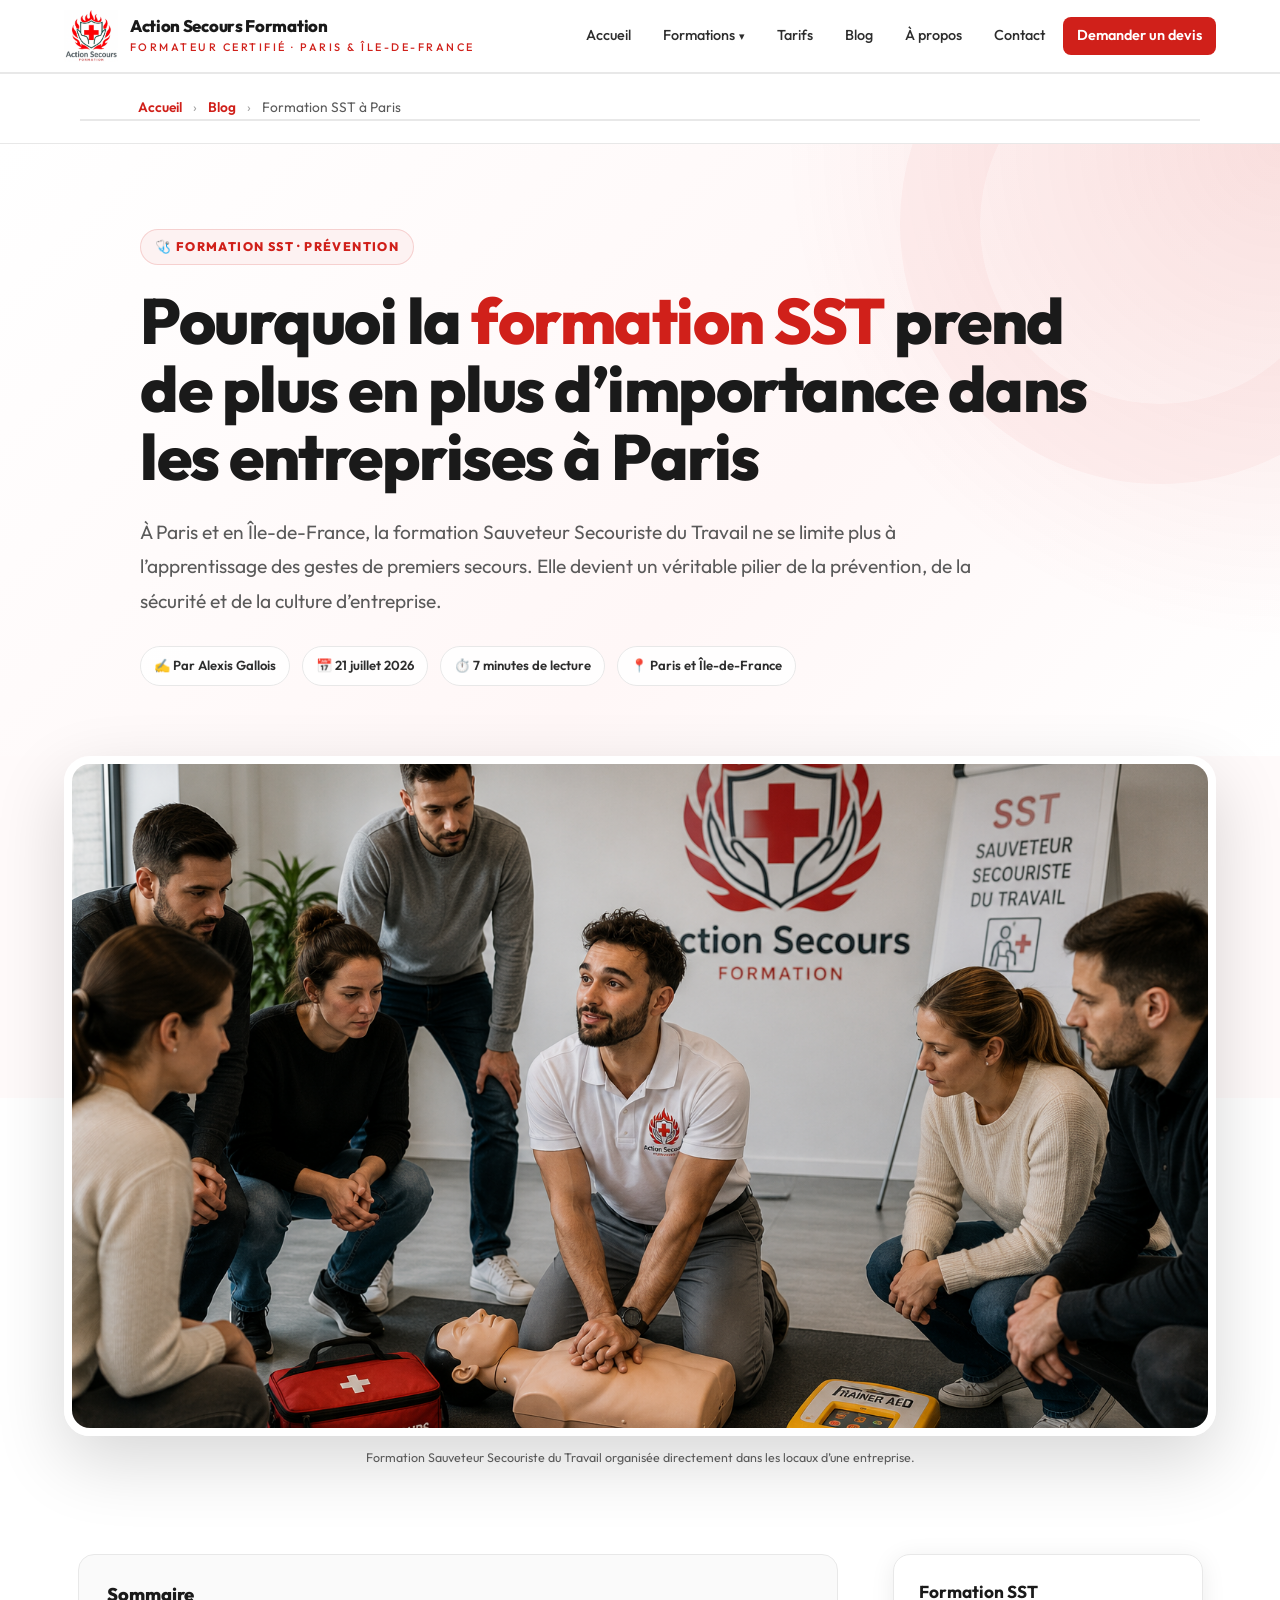
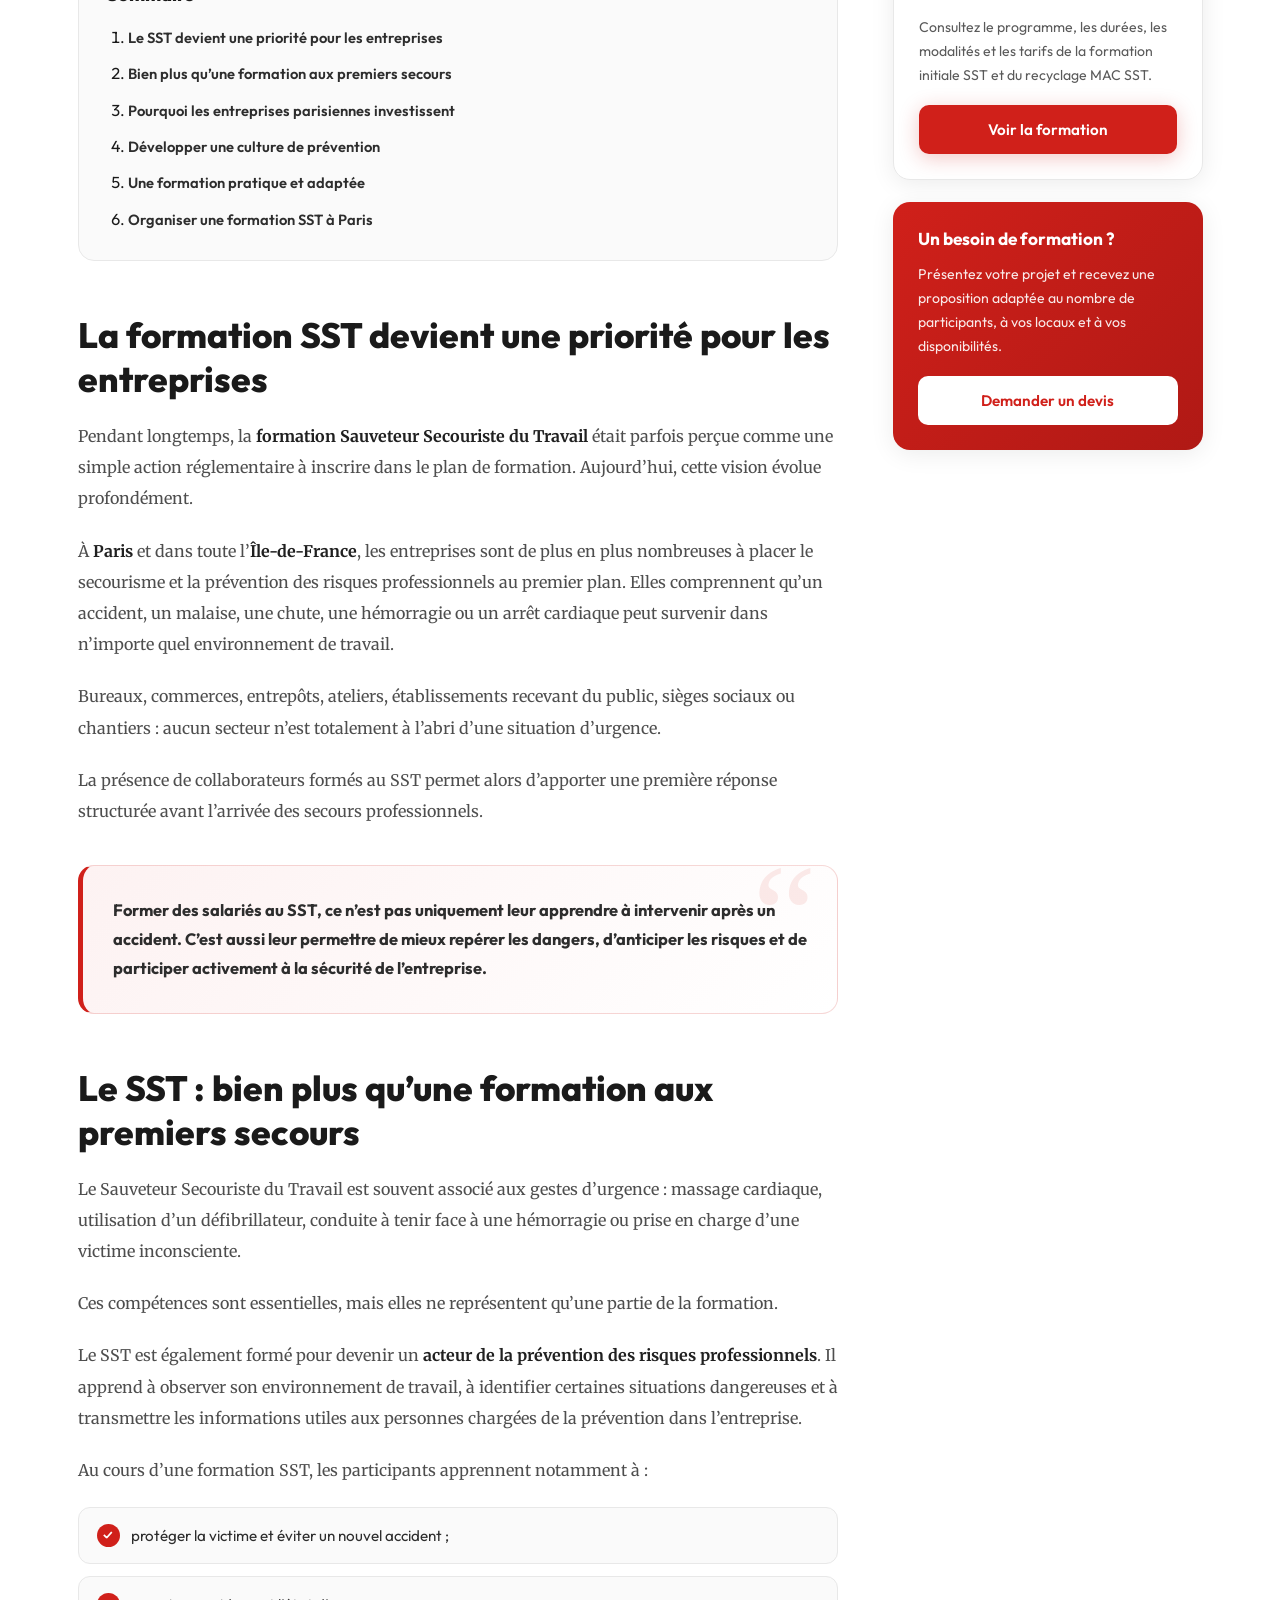
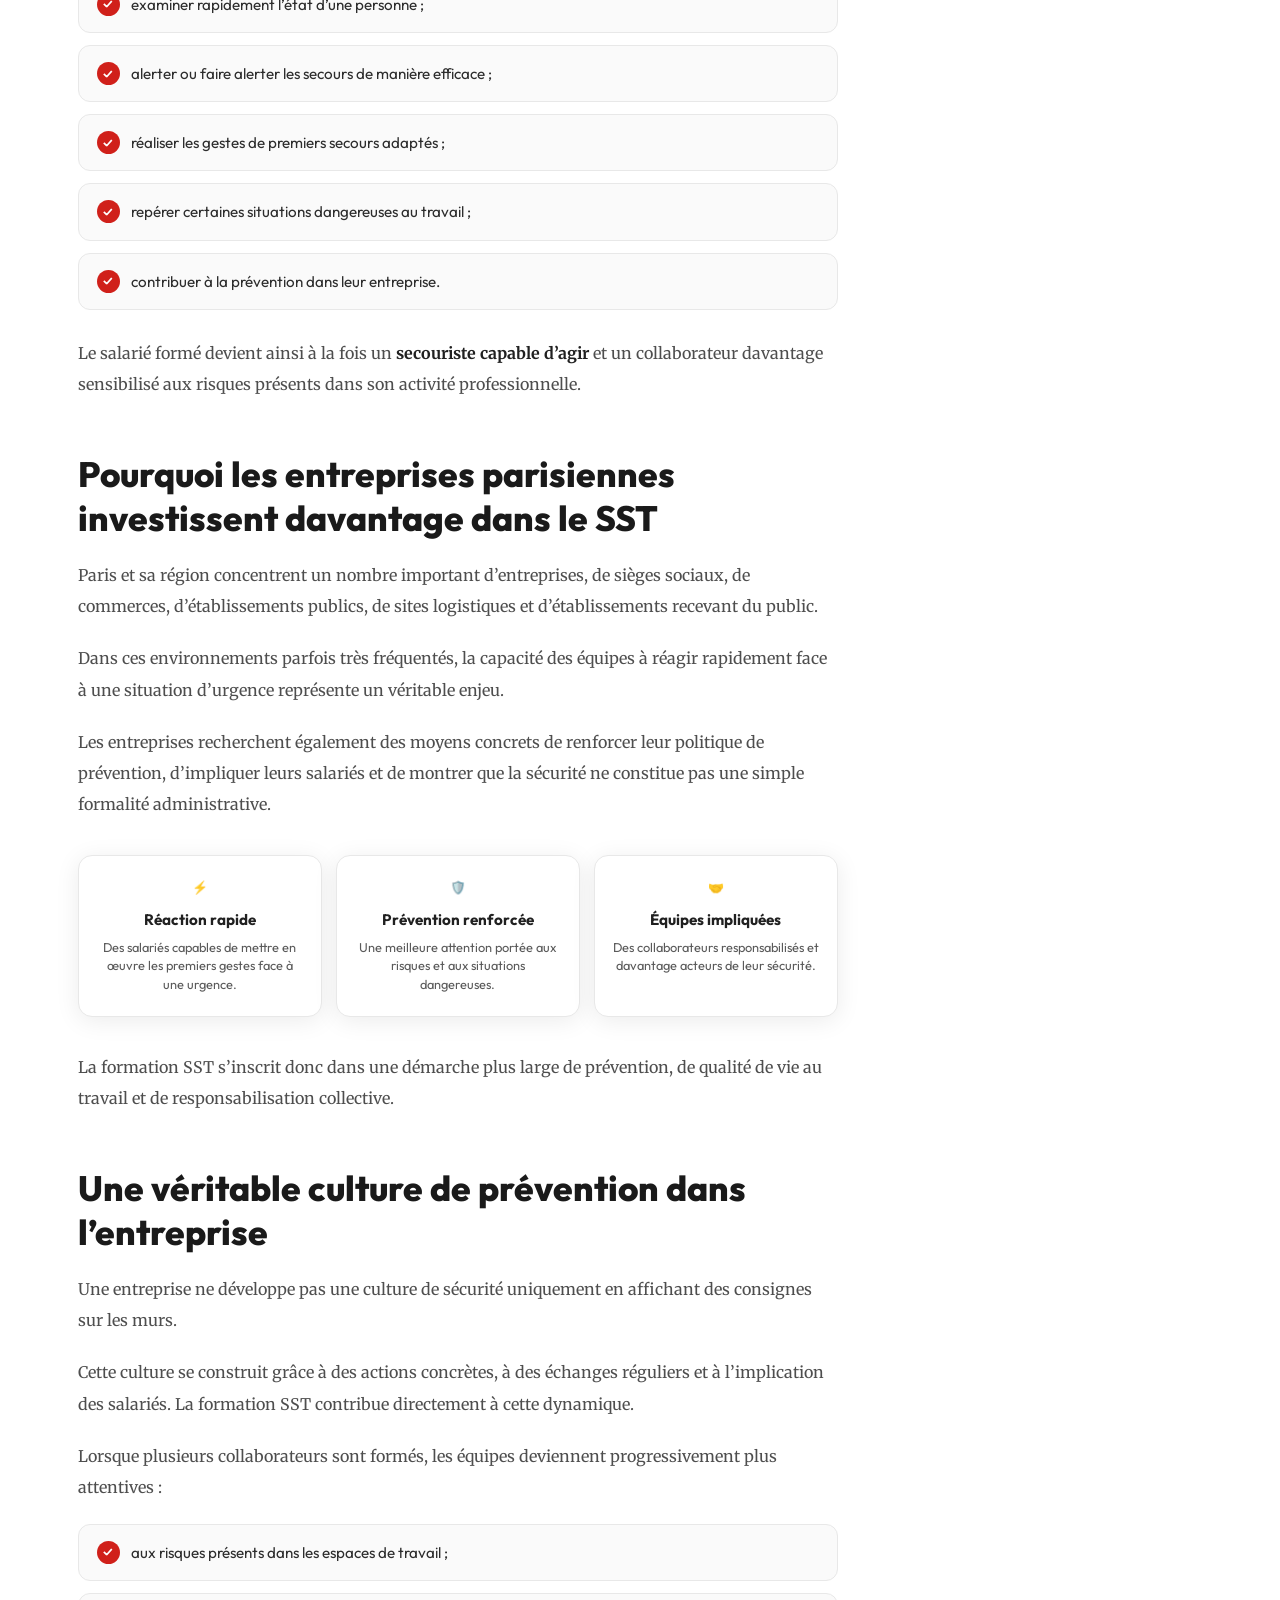
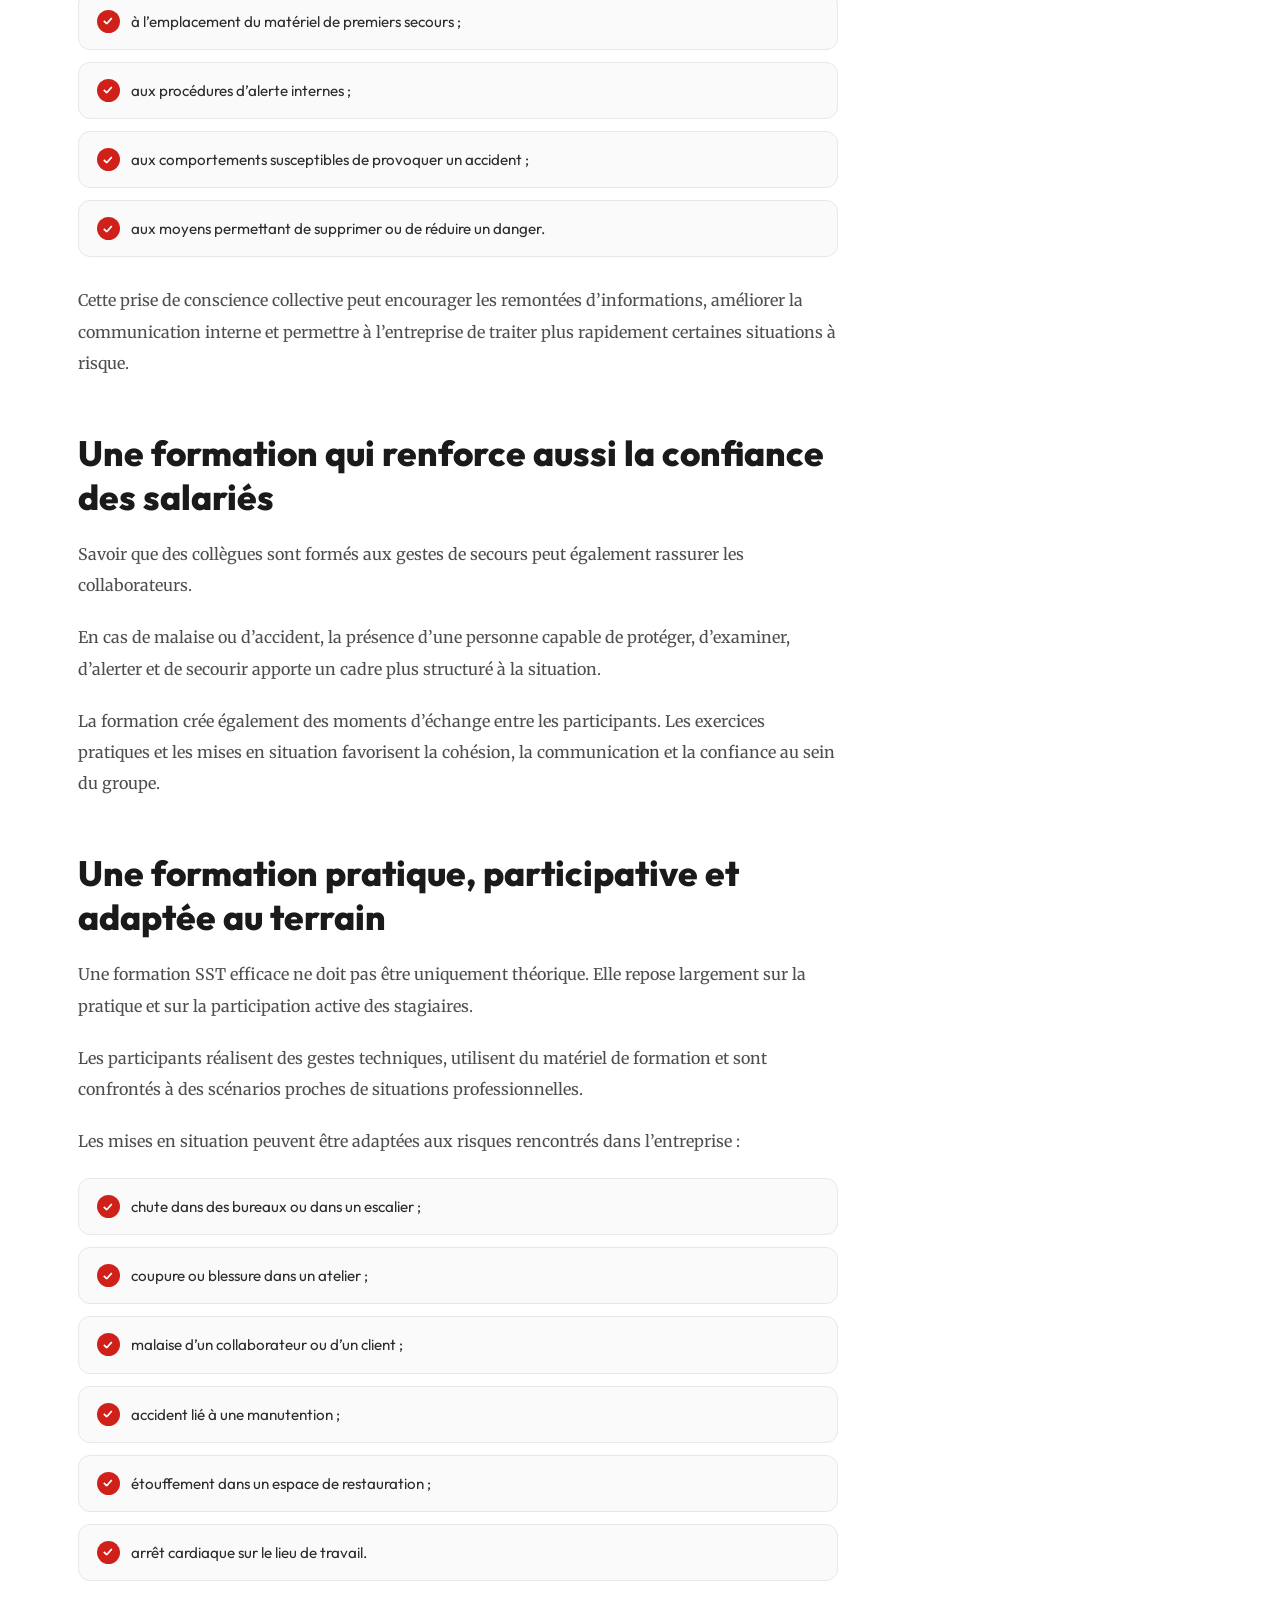
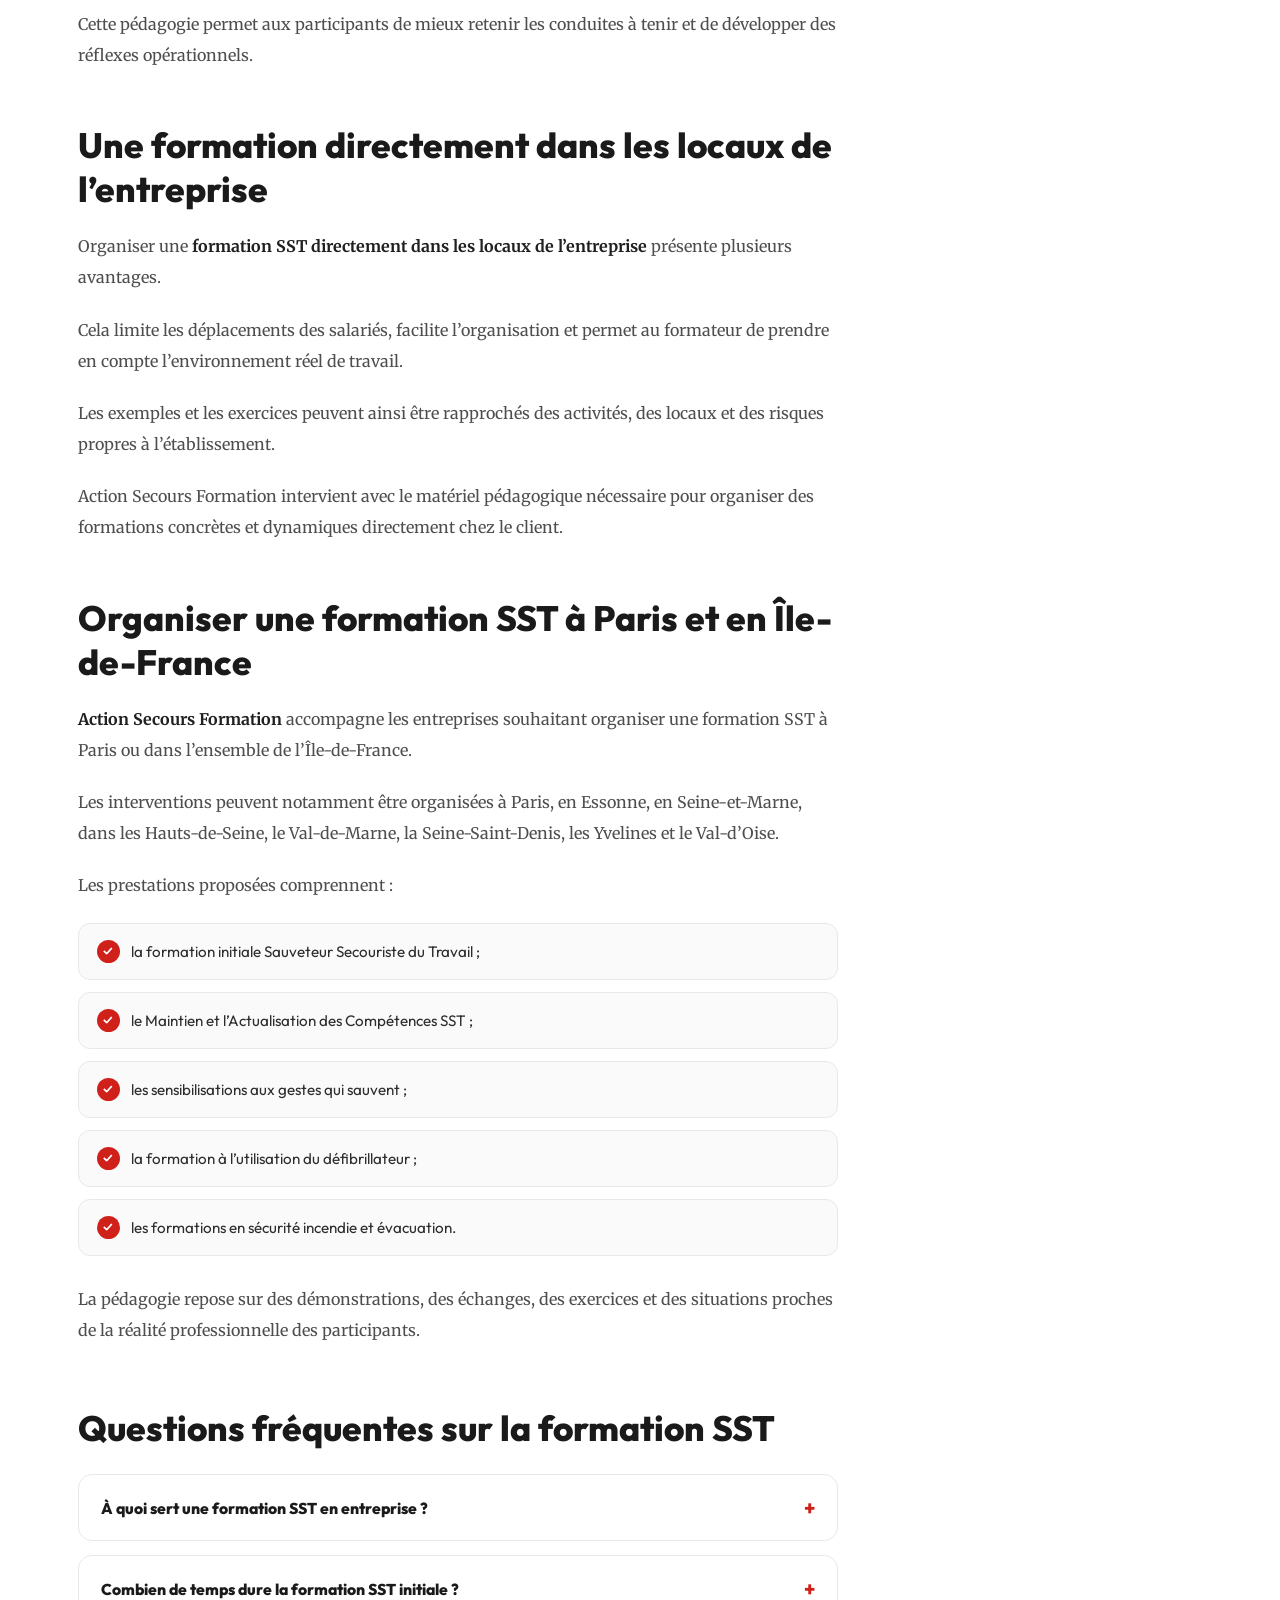
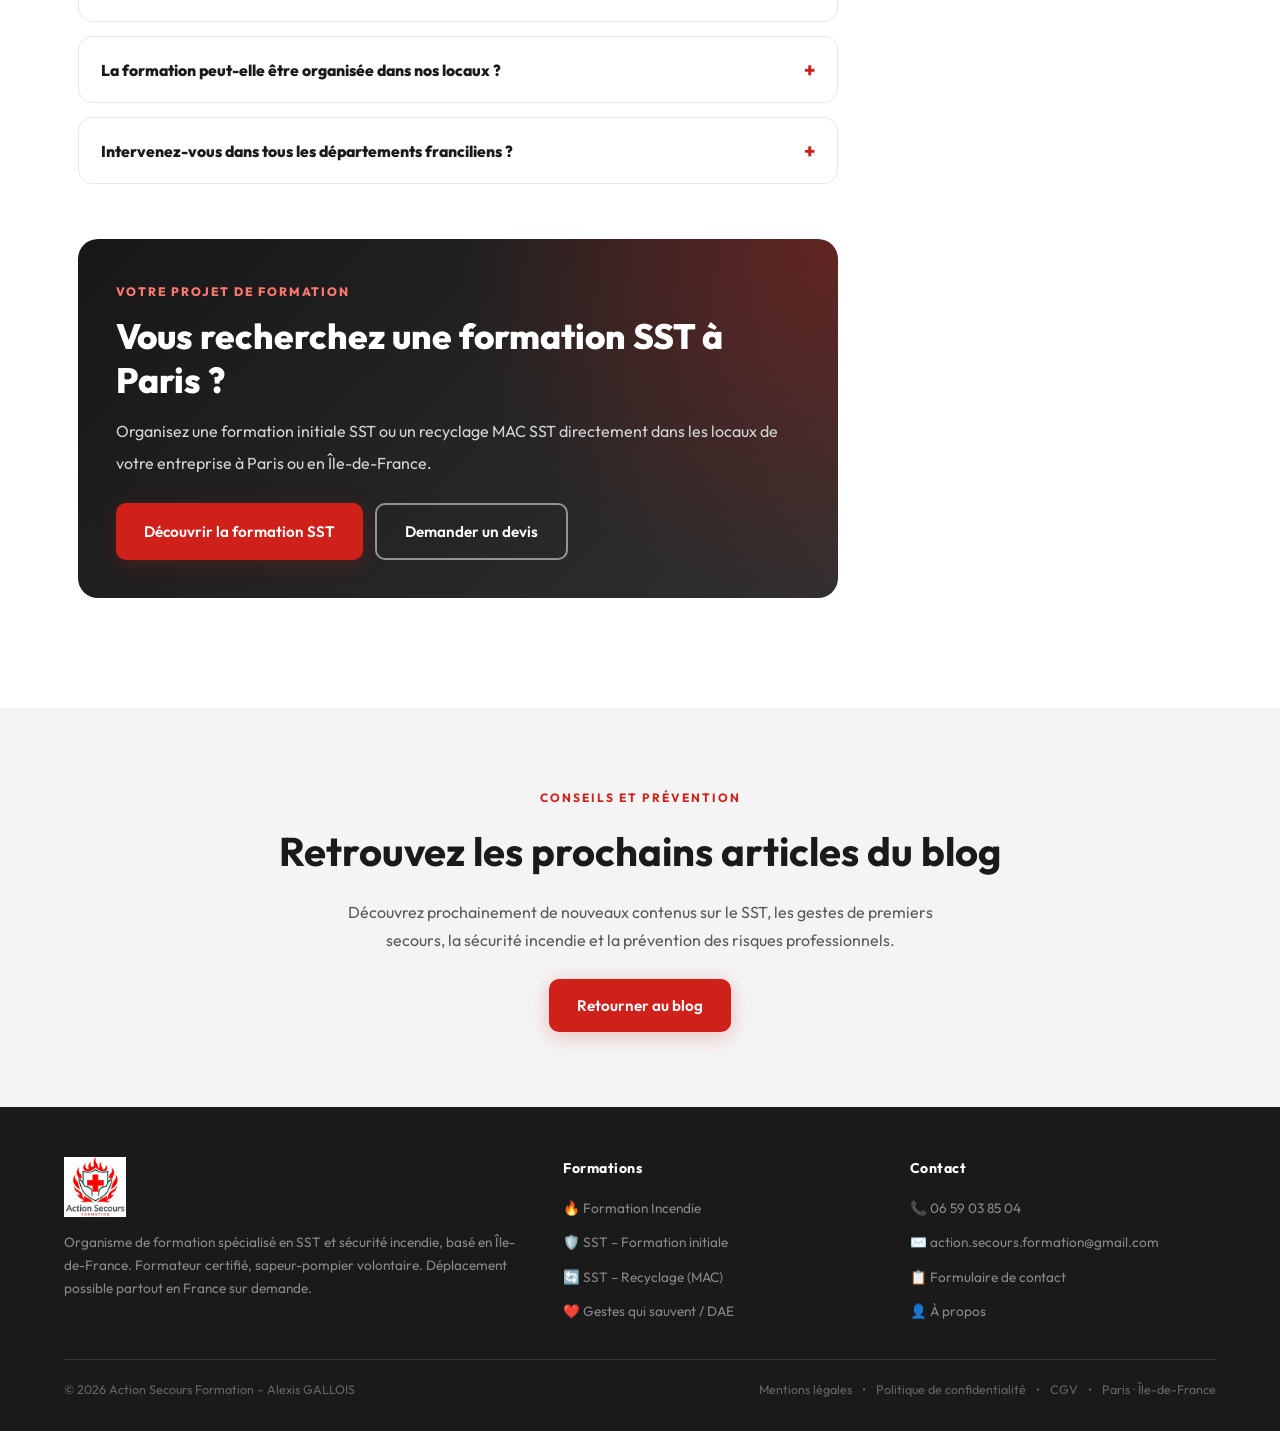
==== commit 1212803e: "Update article-formation-sst-paris.html" ====
--- a/article-formation-sst-paris.html
+++ b/article-formation-sst-paris.html
@@ -1606,41 +1606,7 @@
         <!-- COLONNE LATÉRALE -->
 
         <aside class="article-sidebar">
-
-          <section class="sidebar-card">
-
-            <span class="sidebar-author-title">
-              À propos de l’auteur
-            </span>
-
-            <img
-              src="votre-photo.jpg"
-              alt="Alexis Gallois, formateur SST à Paris et en Île-de-France"
-              class="sidebar-author-image"
-              loading="lazy"
-            >
-
-            <h2>
-              Alexis Gallois
-            </h2>
-
-            <p>
-              Formateur SST et sécurité incendie, j’accompagne les
-              entreprises dans le développement des compétences de
-              leurs collaborateurs en matière de prévention,
-              de secours et de sécurité.
-            </p>
-
-            <a
-              href="index.html#about"
-              class="btn btn-secondary"
-            >
-              Découvrir mon parcours
-            </a>
-
-          </section>
-
-
+          
           <section class="sidebar-card">
 
             <h3>
@@ -1776,4 +1742,4 @@
 
 </body>
 
-</html>+</html>
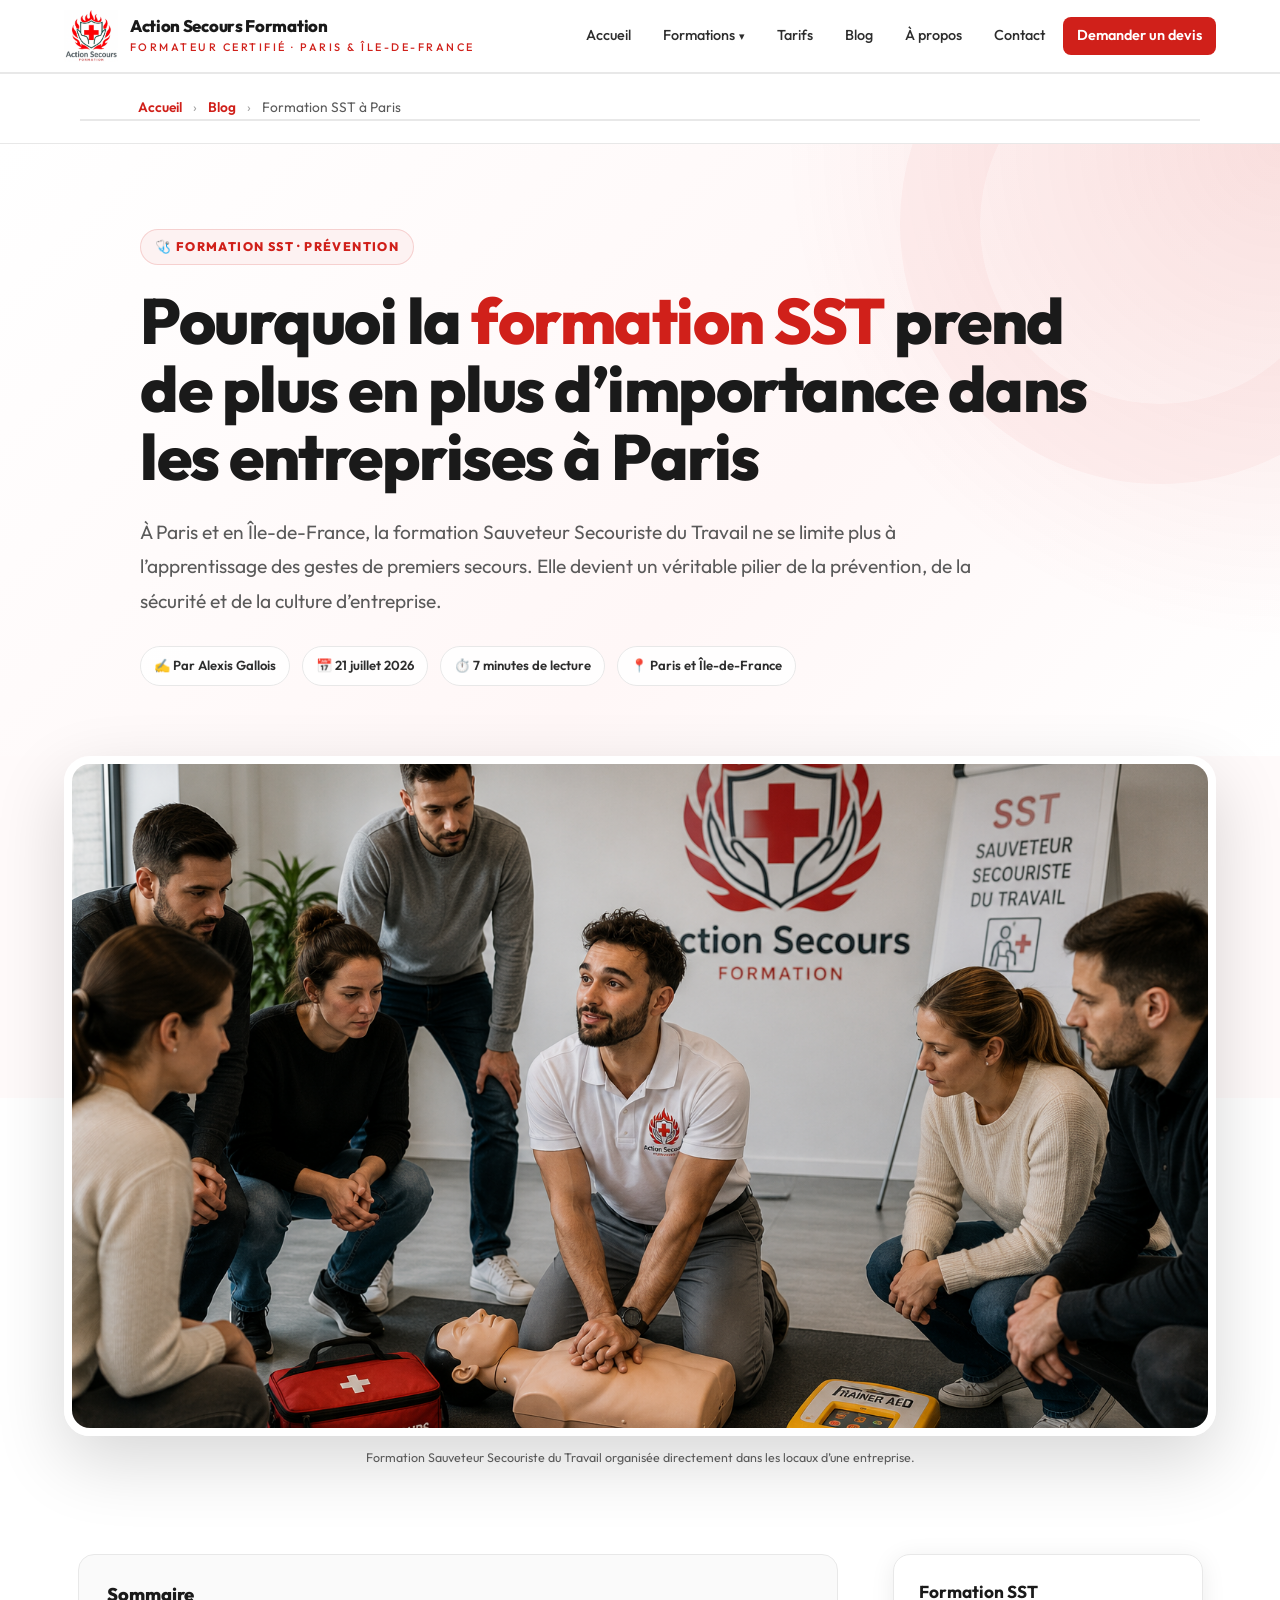
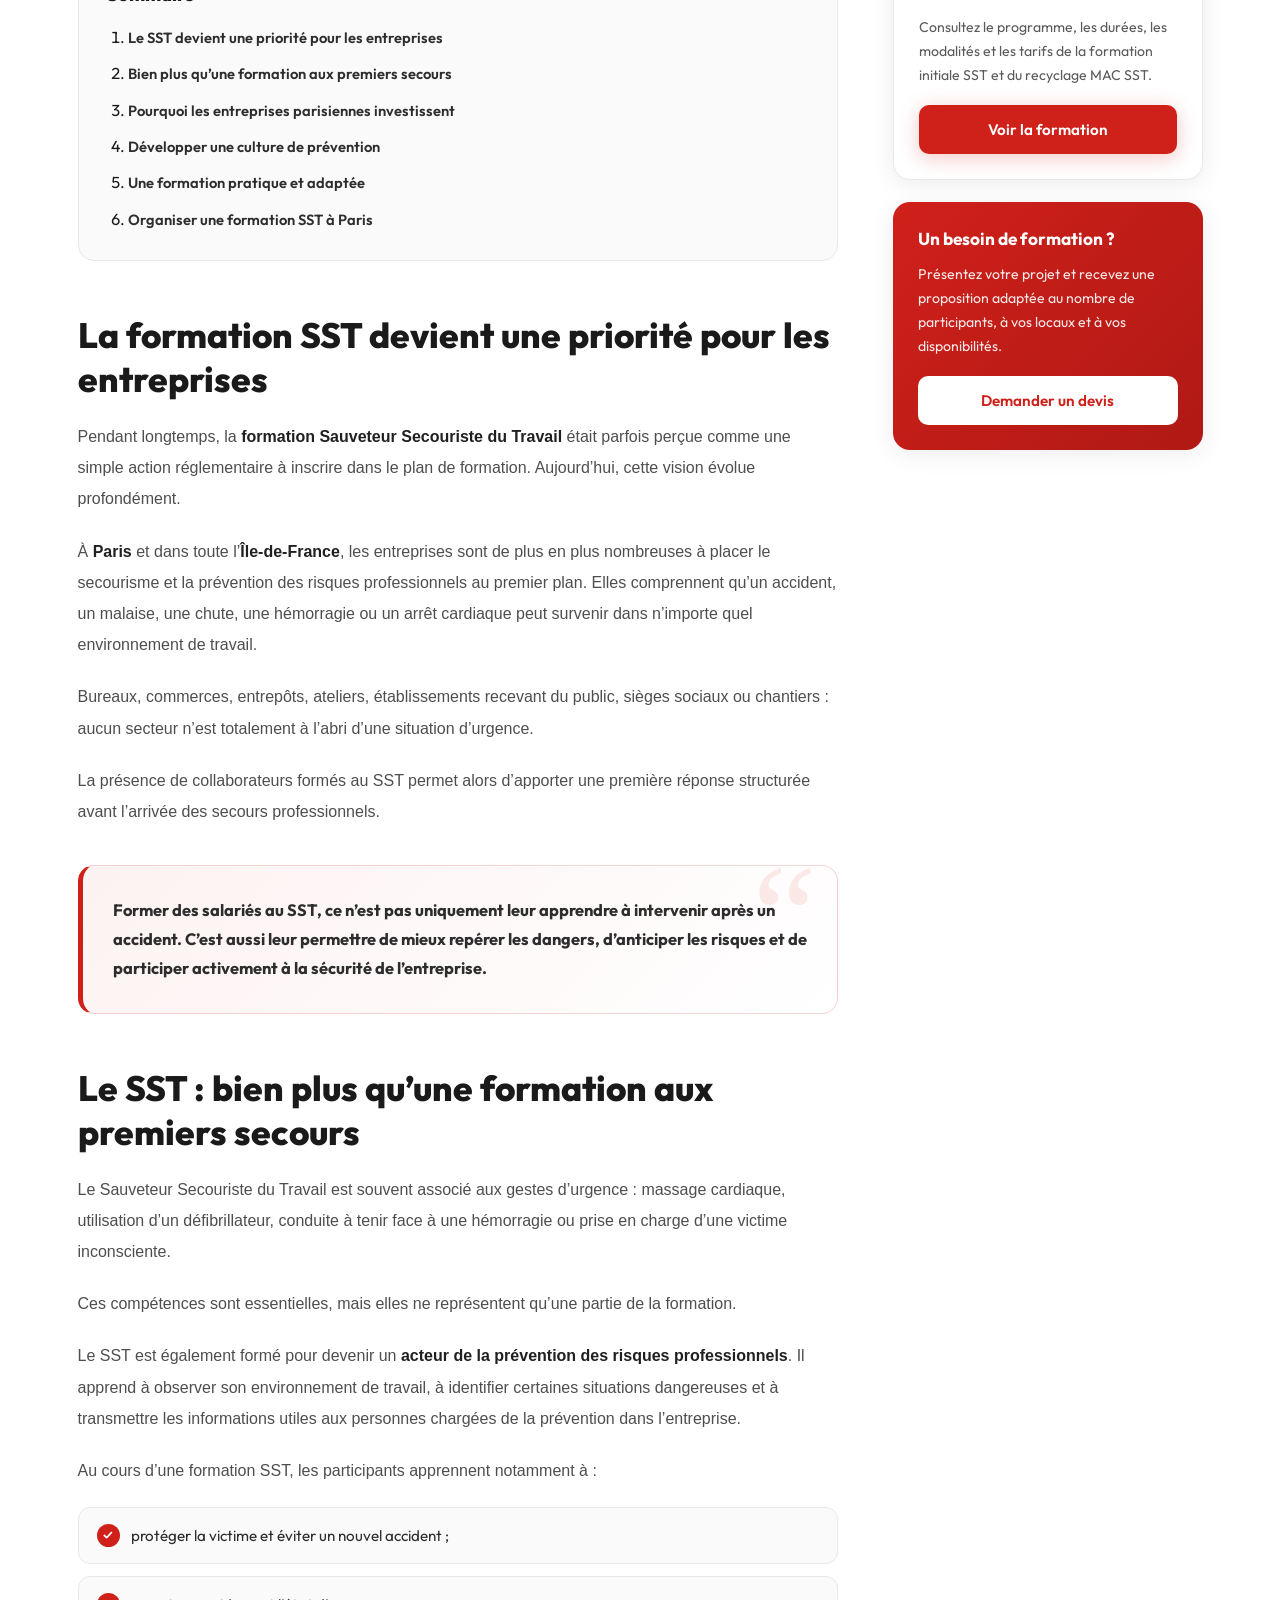
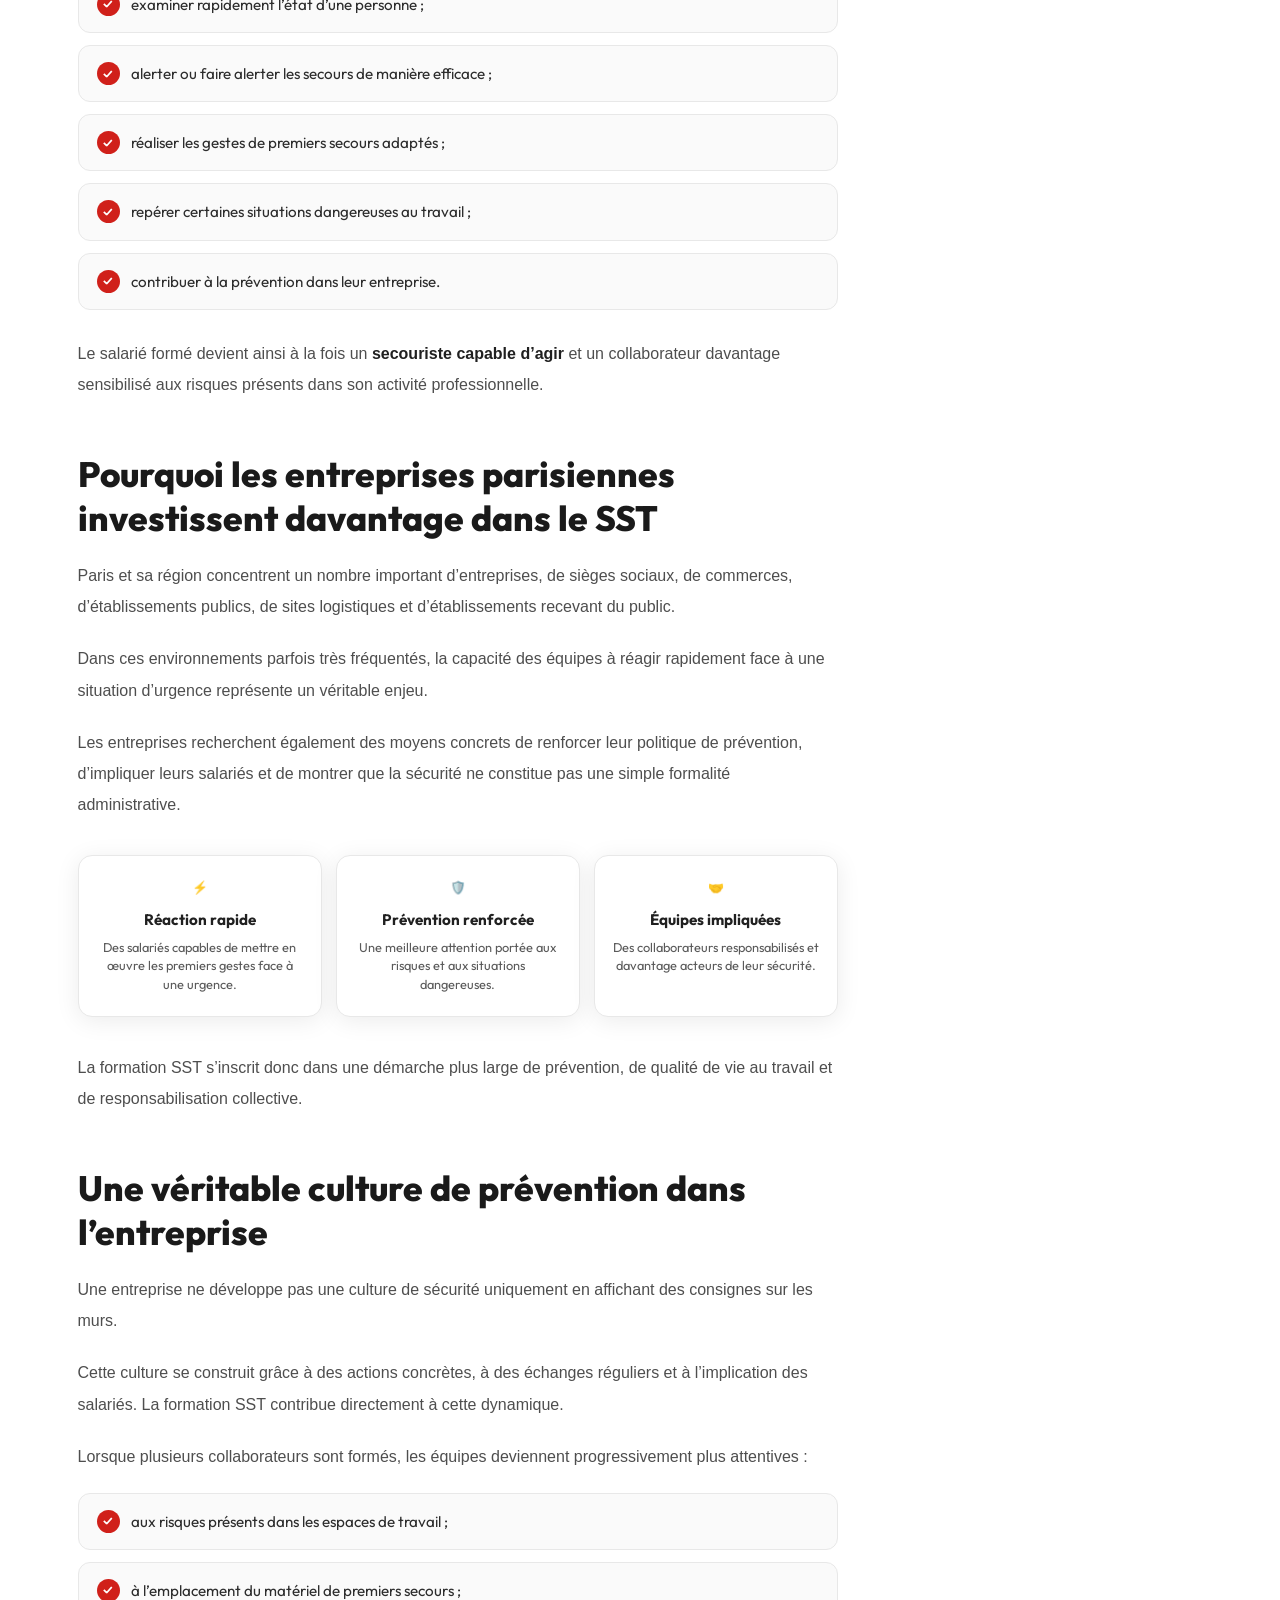
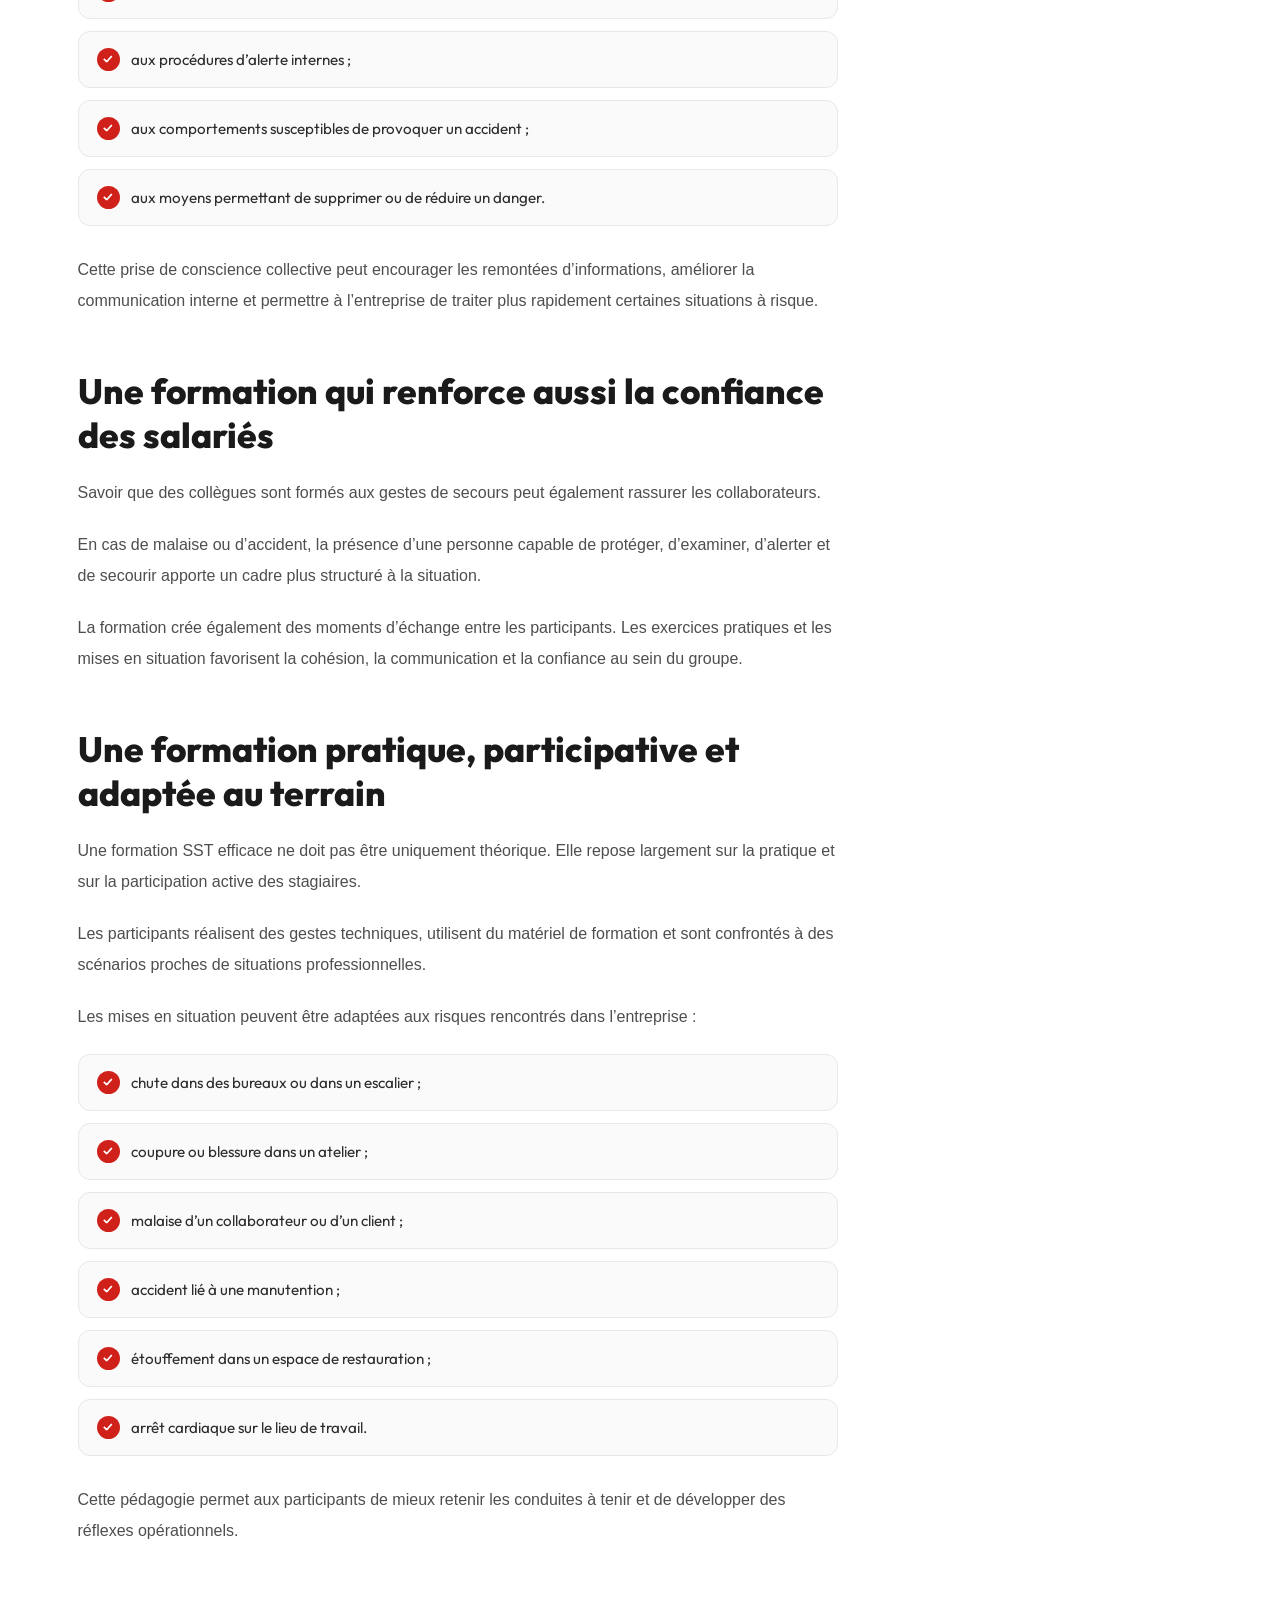
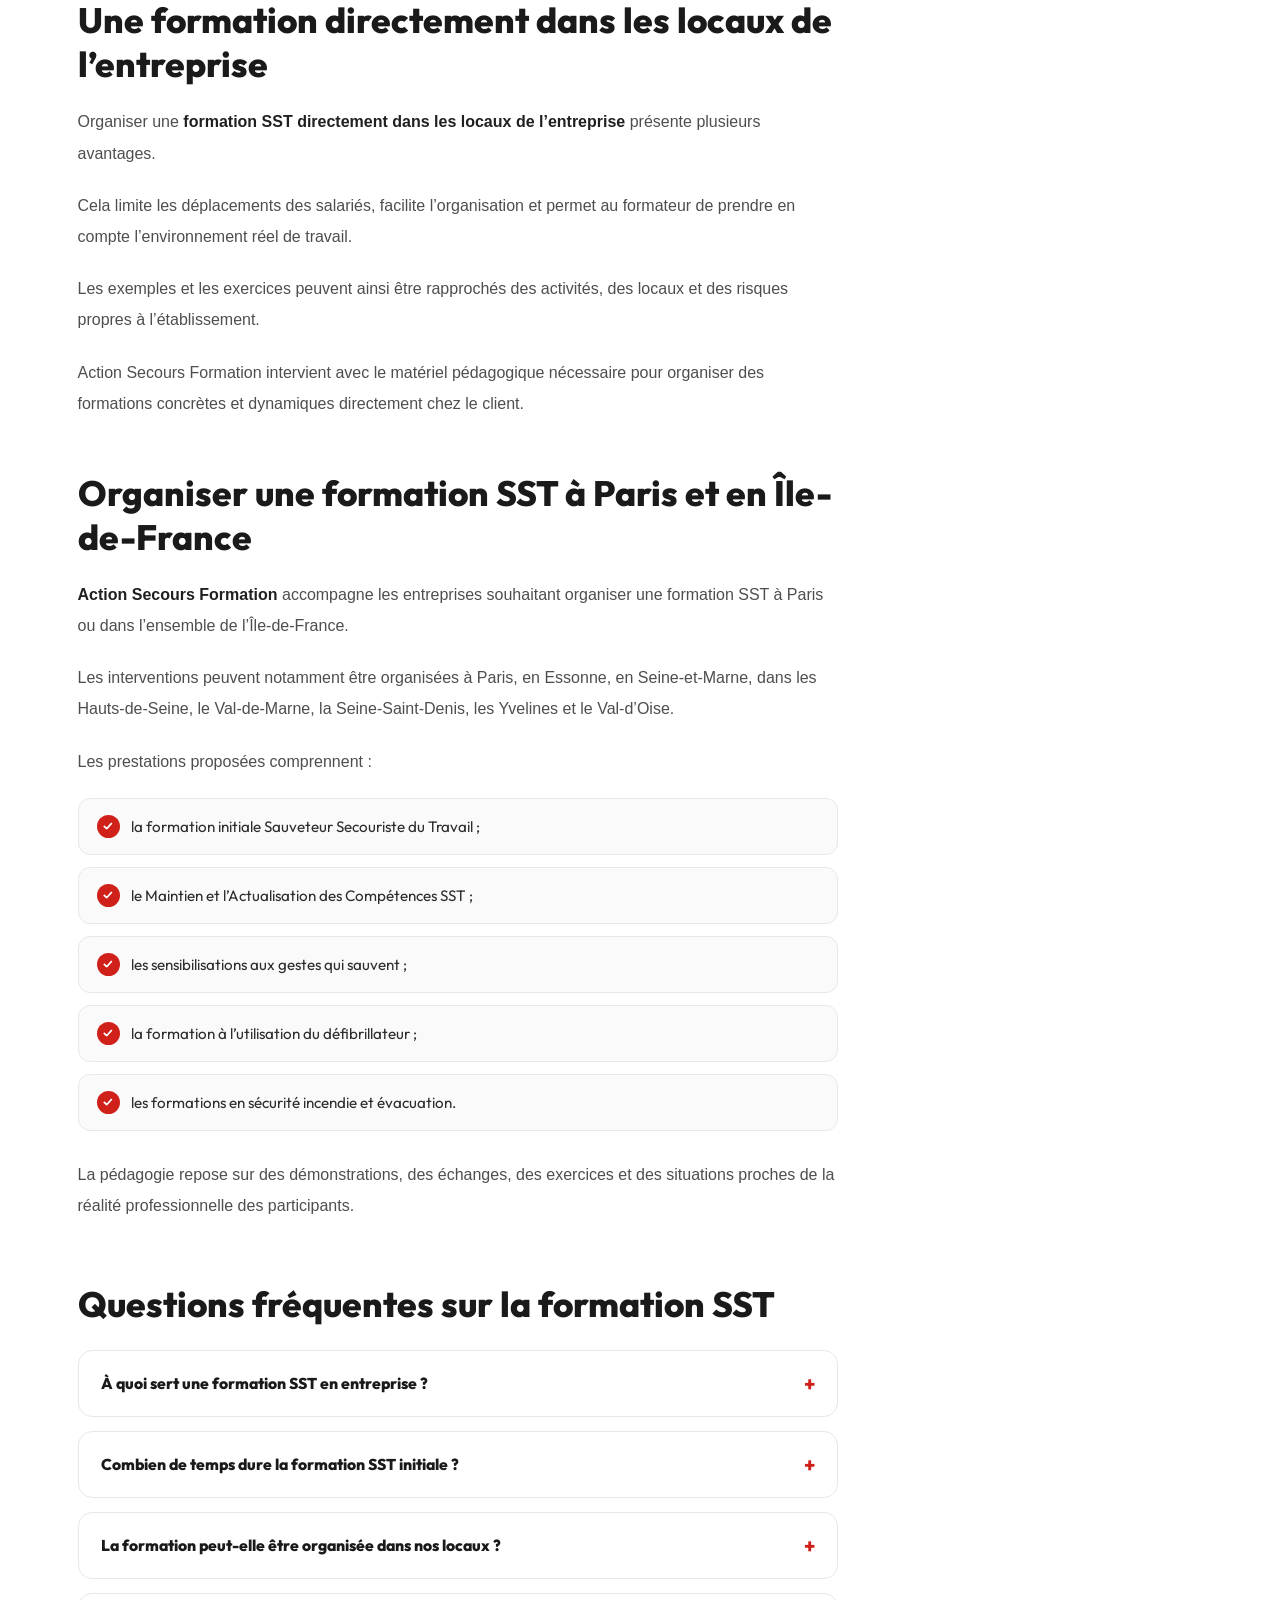
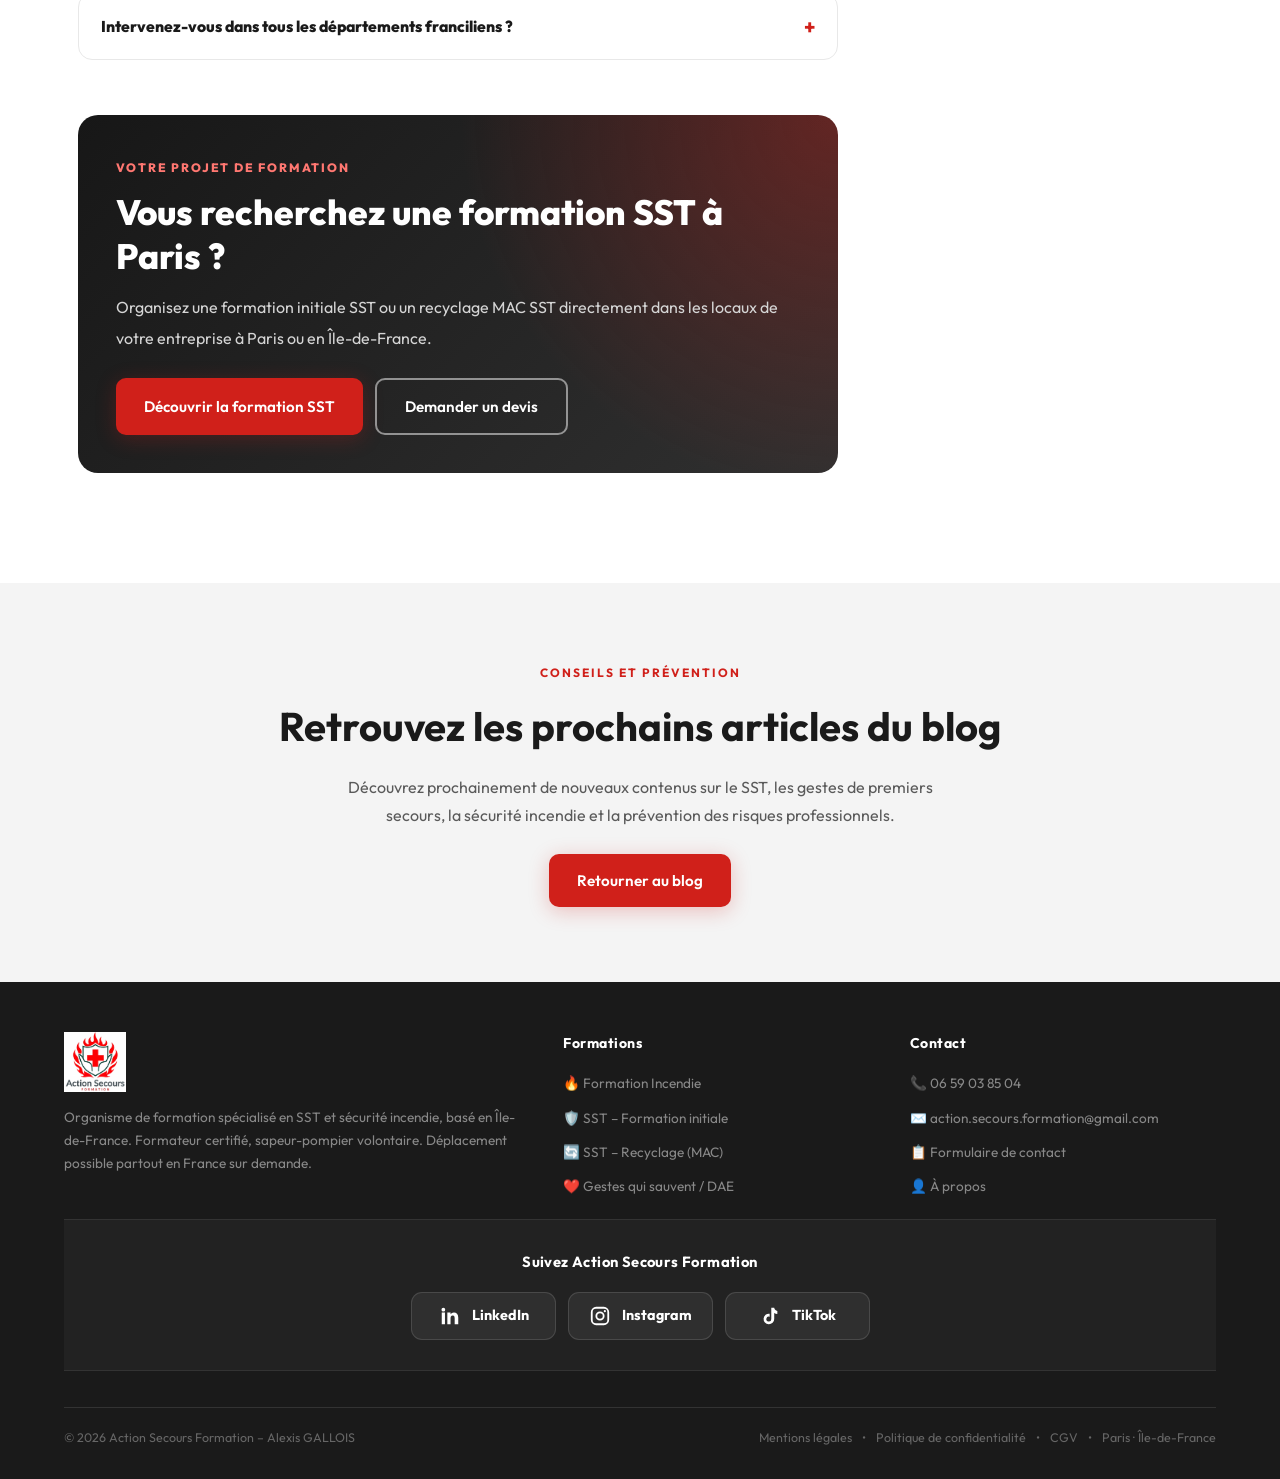
==== commit aa1595ee: "Update article-formation-sst-paris.html" ====
--- a/article-formation-sst-paris.html
+++ b/article-formation-sst-paris.html
@@ -394,7 +394,7 @@
     .article-content p {
       margin-bottom: 21px;
       color: #4e4e4e;
-      font-family: "Merriweather", serif;
+font-family: "Inter", sans-serif;
       font-size: 1rem;
       line-height: 1.95;
     }
--- a/_shared.css
+++ b/_shared.css
@@ -907,3 +907,113 @@
     justify-content: center;
   }
 }
+/* ═══════════════════════════════════════
+   RÉSEAUX SOCIAUX DU FOOTER
+   ═══════════════════════════════════════ */
+
+.footer-social-section {
+  width: 100%;
+  padding: 30px 20px;
+  margin-top: 20px;
+  text-align: center;
+  background: rgba(255, 255, 255, 0.035);
+  border-top: 1px solid rgba(255, 255, 255, 0.08);
+  border-bottom: 1px solid rgba(255, 255, 255, 0.08);
+}
+
+.footer-social-title {
+  margin: 0 0 18px;
+  color: #ffffff;
+  font-size: 0.92rem;
+  font-weight: 700;
+  letter-spacing: 0.4px;
+}
+
+.footer-social-links {
+  display: flex;
+  align-items: center;
+  justify-content: center;
+  flex-wrap: wrap;
+  gap: 12px;
+}
+
+.footer-social-link {
+  display: inline-flex;
+  align-items: center;
+  justify-content: center;
+  gap: 10px;
+  min-width: 145px;
+  padding: 11px 18px;
+  color: #ffffff;
+  background: rgba(255, 255, 255, 0.06);
+  border: 1px solid rgba(255, 255, 255, 0.13);
+  border-radius: 11px;
+  font-size: 0.9rem;
+  font-weight: 700;
+  text-decoration: none;
+  transition:
+    transform 0.2s ease,
+    background 0.2s ease,
+    border-color 0.2s ease,
+    box-shadow 0.2s ease;
+}
+
+.footer-social-icon {
+  display: inline-flex;
+  align-items: center;
+  justify-content: center;
+  width: 24px;
+  height: 24px;
+}
+
+.footer-social-icon svg {
+  width: 22px;
+  height: 22px;
+  fill: currentColor;
+}
+
+.footer-social-link:hover {
+  color: #ffffff;
+  transform: translateY(-3px);
+}
+
+.footer-social-link.linkedin:hover {
+  background: #0a66c2;
+  border-color: #0a66c2;
+  box-shadow: 0 8px 24px rgba(10, 102, 194, 0.3);
+}
+
+.footer-social-link.instagram:hover {
+  background:
+    linear-gradient(
+      135deg,
+      #833ab4,
+      #fd1d1d,
+      #fcb045
+    );
+  border-color: transparent;
+  box-shadow: 0 8px 24px rgba(225, 48, 108, 0.3);
+}
+
+.footer-social-link.tiktok:hover {
+  background: #111111;
+  border-color: rgba(255, 255, 255, 0.35);
+  box-shadow:
+    -3px 3px 0 rgba(37, 244, 238, 0.55),
+    3px -3px 0 rgba(254, 44, 85, 0.55);
+}
+
+@media (max-width: 600px) {
+
+  .footer-social-section {
+    padding: 26px 16px;
+  }
+
+  .footer-social-links {
+    flex-direction: column;
+  }
+
+  .footer-social-link {
+    width: min(280px, 100%);
+  }
+}
